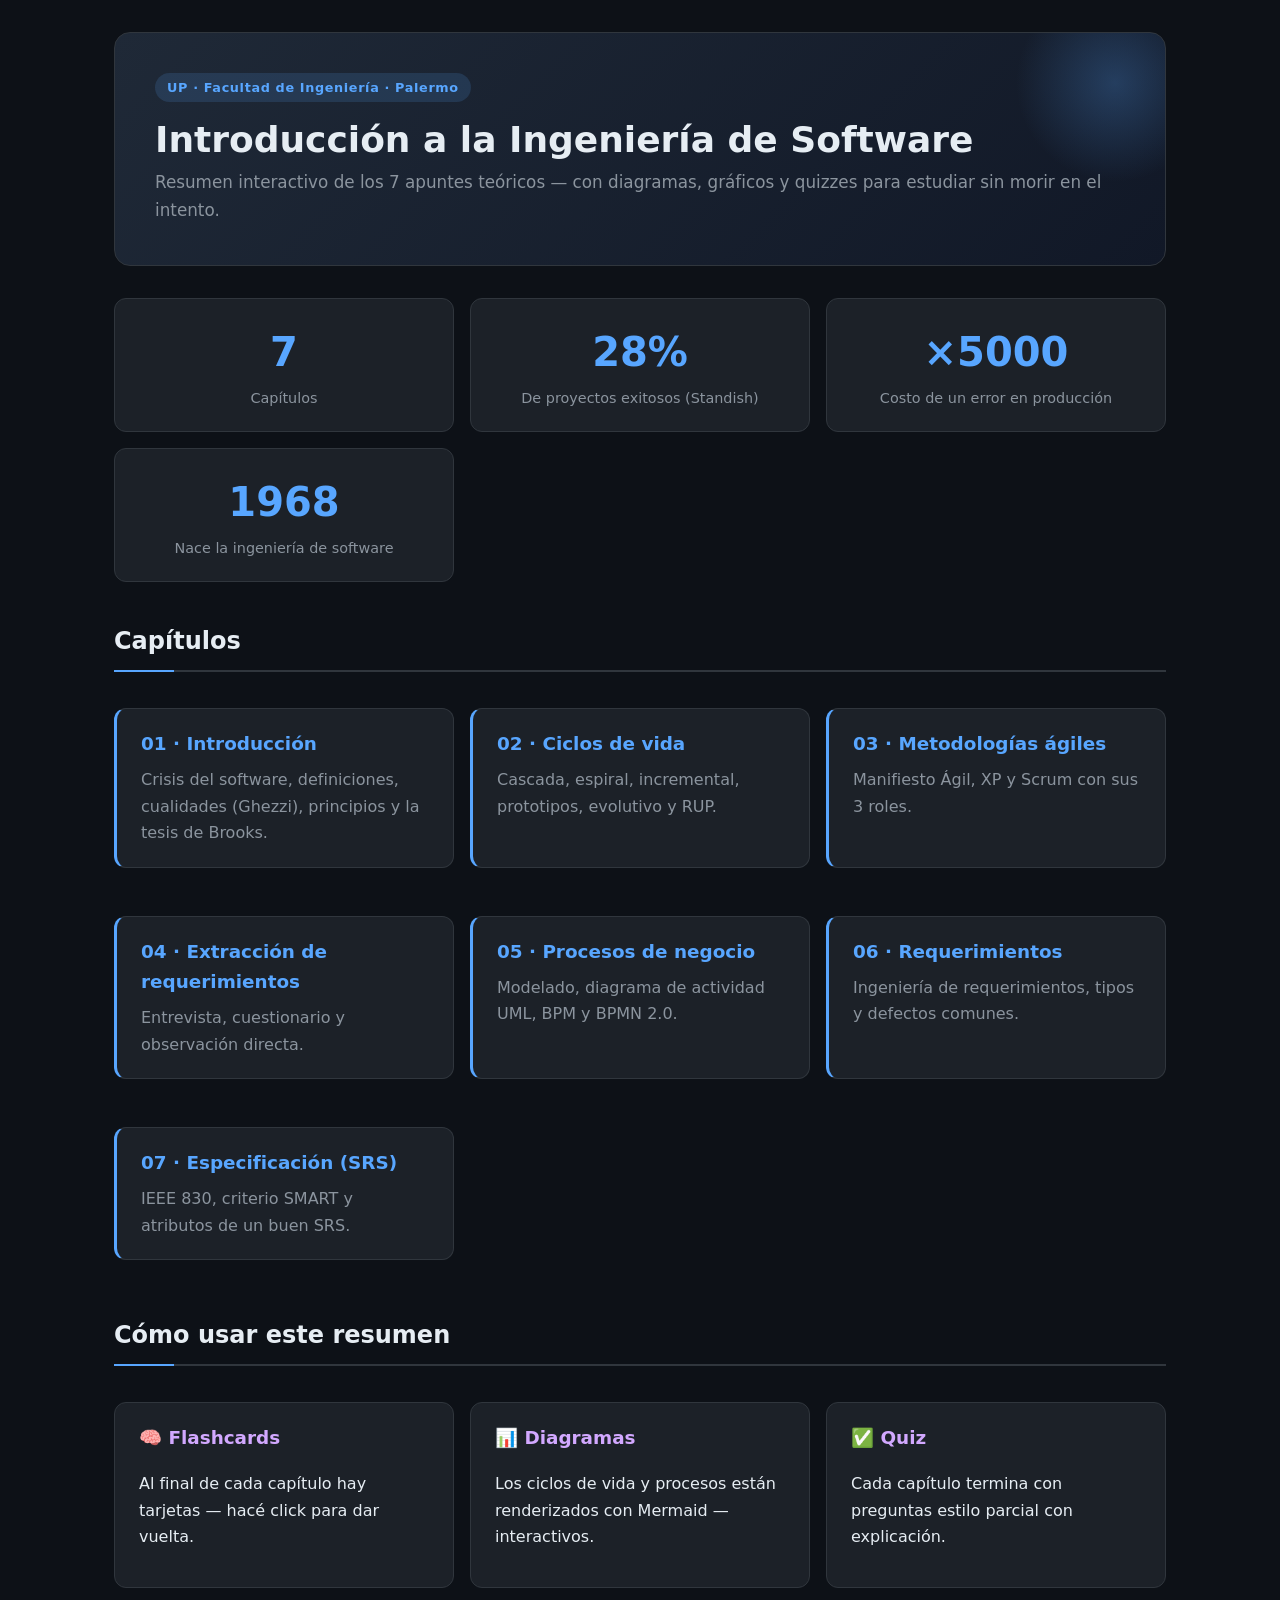
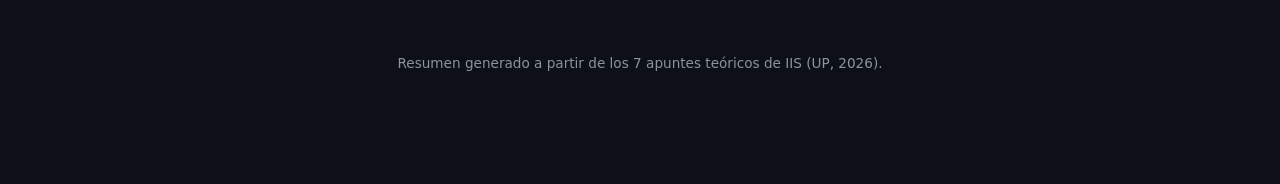
==== index.html @ 2182c559 "Apuntes IIS" ====
<!DOCTYPE html>
<html lang="es">
<head>
<meta charset="UTF-8">
<meta name="viewport" content="width=device-width, initial-scale=1.0">
<title>IIS — Resumen interactivo</title>
<link rel="stylesheet" href="assets/style.css">
</head>
<body>
<div class="container">
  <div class="hero">
    <span class="chip">UP · Facultad de Ingeniería · Palermo</span>
    <h1>Introducción a la Ingeniería de Software</h1>
    <p class="sub">Resumen interactivo de los 7 apuntes teóricos — con diagramas, gráficos y quizzes para estudiar sin morir en el intento.</p>
  </div>

  <div class="grid">
    <div class="kpi"><span class="n">7</span><span class="l">Capítulos</span></div>
    <div class="kpi"><span class="n">28%</span><span class="l">De proyectos exitosos (Standish)</span></div>
    <div class="kpi"><span class="n">×5000</span><span class="l">Costo de un error en producción</span></div>
    <div class="kpi"><span class="n">1968</span><span class="l">Nace la ingeniería de software</span></div>
  </div>

  <h2>Capítulos</h2>
  <div class="grid">
    <a href="01-introduccion.html" class="card accent" style="text-decoration:none;color:inherit">
      <h3 style="margin:0 0 0.5rem;color:var(--accent)">01 · Introducción</h3>
      <p style="margin:0;color:var(--text-dim)">Crisis del software, definiciones, cualidades (Ghezzi), principios y la tesis de Brooks.</p>
    </a>
    <a href="02-ciclos-de-vida.html" class="card accent" style="text-decoration:none;color:inherit">
      <h3 style="margin:0 0 0.5rem;color:var(--accent)">02 · Ciclos de vida</h3>
      <p style="margin:0;color:var(--text-dim)">Cascada, espiral, incremental, prototipos, evolutivo y RUP.</p>
    </a>
    <a href="03-metodologias-agiles.html" class="card accent" style="text-decoration:none;color:inherit">
      <h3 style="margin:0 0 0.5rem;color:var(--accent)">03 · Metodologías ágiles</h3>
      <p style="margin:0;color:var(--text-dim)">Manifiesto Ágil, XP y Scrum con sus 3 roles.</p>
    </a>
    <a href="04-extraccion-requerimientos.html" class="card accent" style="text-decoration:none;color:inherit">
      <h3 style="margin:0 0 0.5rem;color:var(--accent)">04 · Extracción de requerimientos</h3>
      <p style="margin:0;color:var(--text-dim)">Entrevista, cuestionario y observación directa.</p>
    </a>
    <a href="05-procesos-de-negocio.html" class="card accent" style="text-decoration:none;color:inherit">
      <h3 style="margin:0 0 0.5rem;color:var(--accent)">05 · Procesos de negocio</h3>
      <p style="margin:0;color:var(--text-dim)">Modelado, diagrama de actividad UML, BPM y BPMN 2.0.</p>
    </a>
    <a href="06-requerimientos.html" class="card accent" style="text-decoration:none;color:inherit">
      <h3 style="margin:0 0 0.5rem;color:var(--accent)">06 · Requerimientos</h3>
      <p style="margin:0;color:var(--text-dim)">Ingeniería de requerimientos, tipos y defectos comunes.</p>
    </a>
    <a href="07-especificacion.html" class="card accent" style="text-decoration:none;color:inherit">
      <h3 style="margin:0 0 0.5rem;color:var(--accent)">07 · Especificación (SRS)</h3>
      <p style="margin:0;color:var(--text-dim)">IEEE 830, criterio SMART y atributos de un buen SRS.</p>
    </a>
  </div>

  <h2>Cómo usar este resumen</h2>
  <div class="grid">
    <div class="card">
      <h3 style="margin-top:0">🧠 Flashcards</h3>
      <p>Al final de cada capítulo hay tarjetas — hacé click para dar vuelta.</p>
    </div>
    <div class="card">
      <h3 style="margin-top:0">📊 Diagramas</h3>
      <p>Los ciclos de vida y procesos están renderizados con Mermaid — interactivos.</p>
    </div>
    <div class="card">
      <h3 style="margin-top:0">✅ Quiz</h3>
      <p>Cada capítulo termina con preguntas estilo parcial con explicación.</p>
    </div>
  </div>

  <p style="color:var(--text-dim);margin-top:3rem;font-size:0.85rem;text-align:center">
    Resumen generado a partir de los 7 apuntes teóricos de IIS (UP, 2026).
  </p>
</div>
</body>
</html>
---- assets/style.css ----
:root {
  --bg: #0d1117;
  --bg-soft: #161b22;
  --bg-card: #1c2128;
  --border: #30363d;
  --text: #e6edf3;
  --text-dim: #8b949e;
  --accent: #58a6ff;
  --accent-2: #d2a8ff;
  --ok: #3fb950;
  --warn: #d29922;
  --err: #f85149;
  --code-bg: #010409;
}
* { box-sizing: border-box; }
html, body {
  margin: 0; padding: 0;
  background: var(--bg);
  color: var(--text);
  font-family: -apple-system, BlinkMacSystemFont, "Segoe UI", system-ui, sans-serif;
  line-height: 1.65;
  scroll-behavior: smooth;
}
a { color: var(--accent); text-decoration: none; }
a:hover { text-decoration: underline; }
.container { max-width: 1100px; margin: 0 auto; padding: 2rem 1.5rem 6rem; }
.top-nav {
  position: sticky; top: 0; z-index: 50;
  background: rgba(13,17,23,0.85);
  backdrop-filter: blur(8px);
  border-bottom: 1px solid var(--border);
  padding: 0.75rem 1.5rem;
  display: flex; gap: 1rem; align-items: center; justify-content: space-between;
  font-size: 0.9rem;
}
.top-nav .crumb { color: var(--text-dim); }
.top-nav .crumb strong { color: var(--text); }
.top-nav .nav-links { display: flex; gap: 1rem; }
.hero {
  background: linear-gradient(135deg, #1f2937 0%, #111827 100%);
  border: 1px solid var(--border);
  border-radius: 16px;
  padding: 2.5rem;
  margin-bottom: 2rem;
  position: relative; overflow: hidden;
}
.hero::before {
  content: ""; position: absolute; right: -50px; top: -50px;
  width: 200px; height: 200px; border-radius: 50%;
  background: radial-gradient(circle, rgba(88,166,255,0.25), transparent 70%);
}
.hero .chip {
  display: inline-block; padding: 0.25rem 0.75rem;
  background: rgba(88,166,255,0.15); color: var(--accent);
  border-radius: 999px; font-size: 0.8rem; font-weight: 600;
  margin-bottom: 1rem; letter-spacing: 0.05em;
}
.hero h1 { margin: 0 0 0.5rem; font-size: 2.25rem; line-height: 1.2; }
.hero p.sub { color: var(--text-dim); margin: 0; font-size: 1.05rem; }
h2 {
  font-size: 1.5rem; margin-top: 2.5rem; padding-bottom: 0.5rem;
  border-bottom: 2px solid var(--border);
  position: relative;
}
h2::before {
  content: ""; position: absolute; left: 0; bottom: -2px;
  width: 60px; height: 2px; background: var(--accent);
}
h3 { color: var(--accent-2); font-size: 1.15rem; margin-top: 1.5rem; }
.card {
  background: var(--bg-card);
  border: 1px solid var(--border);
  border-radius: 12px;
  padding: 1.25rem 1.5rem;
  margin: 1rem 0;
}
.card.accent { border-left: 3px solid var(--accent); }
.card.ok { border-left: 3px solid var(--ok); }
.card.warn { border-left: 3px solid var(--warn); }
.card.err { border-left: 3px solid var(--err); }
blockquote {
  margin: 1.25rem 0;
  padding: 0.75rem 1.25rem;
  border-left: 4px solid var(--accent);
  background: rgba(88,166,255,0.08);
  color: var(--text);
  border-radius: 0 8px 8px 0;
  font-style: italic;
}
table {
  width: 100%; border-collapse: collapse;
  margin: 1rem 0;
  background: var(--bg-card);
  border-radius: 8px; overflow: hidden;
  font-size: 0.95rem;
}
th, td { padding: 0.75rem 1rem; text-align: left; border-bottom: 1px solid var(--border); }
th { background: var(--bg-soft); color: var(--accent); font-weight: 600; }
tr:last-child td { border-bottom: none; }
tr:hover td { background: rgba(88,166,255,0.05); }
code {
  background: var(--code-bg); color: #ffa657;
  padding: 0.15rem 0.4rem; border-radius: 4px; font-size: 0.9em;
}
.grid {
  display: grid;
  grid-template-columns: repeat(auto-fit, minmax(280px, 1fr));
  gap: 1rem; margin: 1rem 0;
}
.kpi {
  background: var(--bg-card); border: 1px solid var(--border);
  border-radius: 12px; padding: 1.25rem; text-align: center;
}
.kpi .n { font-size: 2.5rem; font-weight: 700; color: var(--accent); display: block; }
.kpi .l { color: var(--text-dim); font-size: 0.9rem; }

/* Accordion */
details {
  background: var(--bg-card);
  border: 1px solid var(--border);
  border-radius: 8px; padding: 0.75rem 1rem;
  margin: 0.5rem 0;
}
details[open] { border-color: var(--accent); }
summary { cursor: pointer; font-weight: 600; color: var(--accent); }
summary:hover { color: var(--accent-2); }
details > *:not(summary) { margin-top: 0.75rem; }

/* Tabs */
.tabs { margin: 1rem 0; }
.tab-buttons {
  display: flex; gap: 0.5rem; border-bottom: 1px solid var(--border);
  flex-wrap: wrap;
}
.tab-btn {
  background: transparent; border: none; color: var(--text-dim);
  padding: 0.75rem 1.25rem; cursor: pointer; font-size: 0.95rem;
  border-bottom: 2px solid transparent; transition: all 0.2s;
  font-family: inherit;
}
.tab-btn.active { color: var(--accent); border-bottom-color: var(--accent); }
.tab-btn:hover { color: var(--text); }
.tab-panel { display: none; padding: 1rem 0; }
.tab-panel.active { display: block; animation: fadeIn 0.3s; }
@keyframes fadeIn { from { opacity: 0; transform: translateY(4px); } to { opacity: 1; transform: none; } }

/* Quiz */
.quiz {
  background: linear-gradient(135deg, #1a2332, #111827);
  border: 1px solid var(--border);
  border-radius: 12px; padding: 1.5rem;
  margin: 2rem 0;
}
.quiz h3 { margin-top: 0; color: var(--accent); }
.q { margin: 1.25rem 0; padding: 1rem; background: var(--bg-card); border-radius: 8px; }
.q .question { font-weight: 600; margin-bottom: 0.75rem; }
.q .opts { display: flex; flex-direction: column; gap: 0.5rem; }
.q .opt {
  padding: 0.6rem 1rem; border: 1px solid var(--border);
  border-radius: 6px; cursor: pointer; transition: all 0.15s;
  background: var(--bg-soft);
}
.q .opt:hover { border-color: var(--accent); }
.q .opt.correct { border-color: var(--ok); background: rgba(63,185,80,0.15); }
.q .opt.wrong { border-color: var(--err); background: rgba(248,81,73,0.15); }
.q .explain { margin-top: 0.75rem; padding: 0.75rem; background: var(--bg-soft); border-radius: 6px; font-size: 0.9rem; color: var(--text-dim); display: none; }
.q .explain.show { display: block; }

/* Flashcards */
.flashcards { display: grid; grid-template-columns: repeat(auto-fit, minmax(220px, 1fr)); gap: 1rem; margin: 1rem 0; }
.flashcard {
  perspective: 1000px; height: 160px; cursor: pointer;
}
.flashcard-inner {
  position: relative; width: 100%; height: 100%;
  transition: transform 0.6s; transform-style: preserve-3d;
}
.flashcard.flipped .flashcard-inner { transform: rotateY(180deg); }
.flashcard-front, .flashcard-back {
  position: absolute; width: 100%; height: 100%;
  backface-visibility: hidden;
  border-radius: 12px; padding: 1rem;
  display: flex; align-items: center; justify-content: center;
  text-align: center; border: 1px solid var(--border);
}
.flashcard-front { background: var(--bg-card); color: var(--accent); font-weight: 600; }
.flashcard-back { background: var(--accent); color: #0d1117; transform: rotateY(180deg); font-size: 0.9rem; }

/* Mermaid override */
.mermaid { background: var(--bg-card); border: 1px solid var(--border); border-radius: 8px; padding: 1rem; margin: 1rem 0; text-align: center; }

/* Timeline */
.timeline { position: relative; padding-left: 2rem; margin: 1.5rem 0; }
.timeline::before { content: ""; position: absolute; left: 0.5rem; top: 0; bottom: 0; width: 2px; background: var(--border); }
.timeline-item { position: relative; padding: 0.5rem 0 1rem; }
.timeline-item::before {
  content: ""; position: absolute; left: -1.75rem; top: 1rem;
  width: 12px; height: 12px; border-radius: 50%;
  background: var(--accent); box-shadow: 0 0 0 3px var(--bg);
}
.timeline-item .date { color: var(--accent); font-weight: 600; font-size: 0.9rem; }

/* Charts */
.chart-box { background: var(--bg-card); border: 1px solid var(--border); border-radius: 12px; padding: 1.25rem; margin: 1.5rem 0; }
.chart-box h4 { margin: 0 0 1rem; color: var(--accent); }

/* Keypoints */
.keypoints {
  background: linear-gradient(135deg, rgba(210,168,255,0.1), rgba(88,166,255,0.08));
  border: 1px solid var(--accent-2);
  border-radius: 12px; padding: 1.5rem; margin-top: 2rem;
}
.keypoints h3 { margin-top: 0; color: var(--accent-2); }
.keypoints ul { padding-left: 1.25rem; }
.keypoints li { margin: 0.5rem 0; }

/* Footer nav */
.pager { display: flex; justify-content: space-between; margin-top: 3rem; gap: 1rem; }
.pager a {
  flex: 1; background: var(--bg-card); border: 1px solid var(--border);
  padding: 1rem; border-radius: 8px; text-decoration: none;
  display: flex; flex-direction: column;
  transition: all 0.2s;
}
.pager a:hover { border-color: var(--accent); text-decoration: none; transform: translateY(-2px); }
.pager a.next { text-align: right; align-items: flex-end; }
.pager .label { color: var(--text-dim); font-size: 0.85rem; }
.pager .title { color: var(--accent); font-weight: 600; }

/* Progress bar */
.progress-bar {
  position: fixed; top: 0; left: 0; height: 3px;
  background: linear-gradient(90deg, var(--accent), var(--accent-2));
  width: 0; z-index: 100; transition: width 0.1s;
}
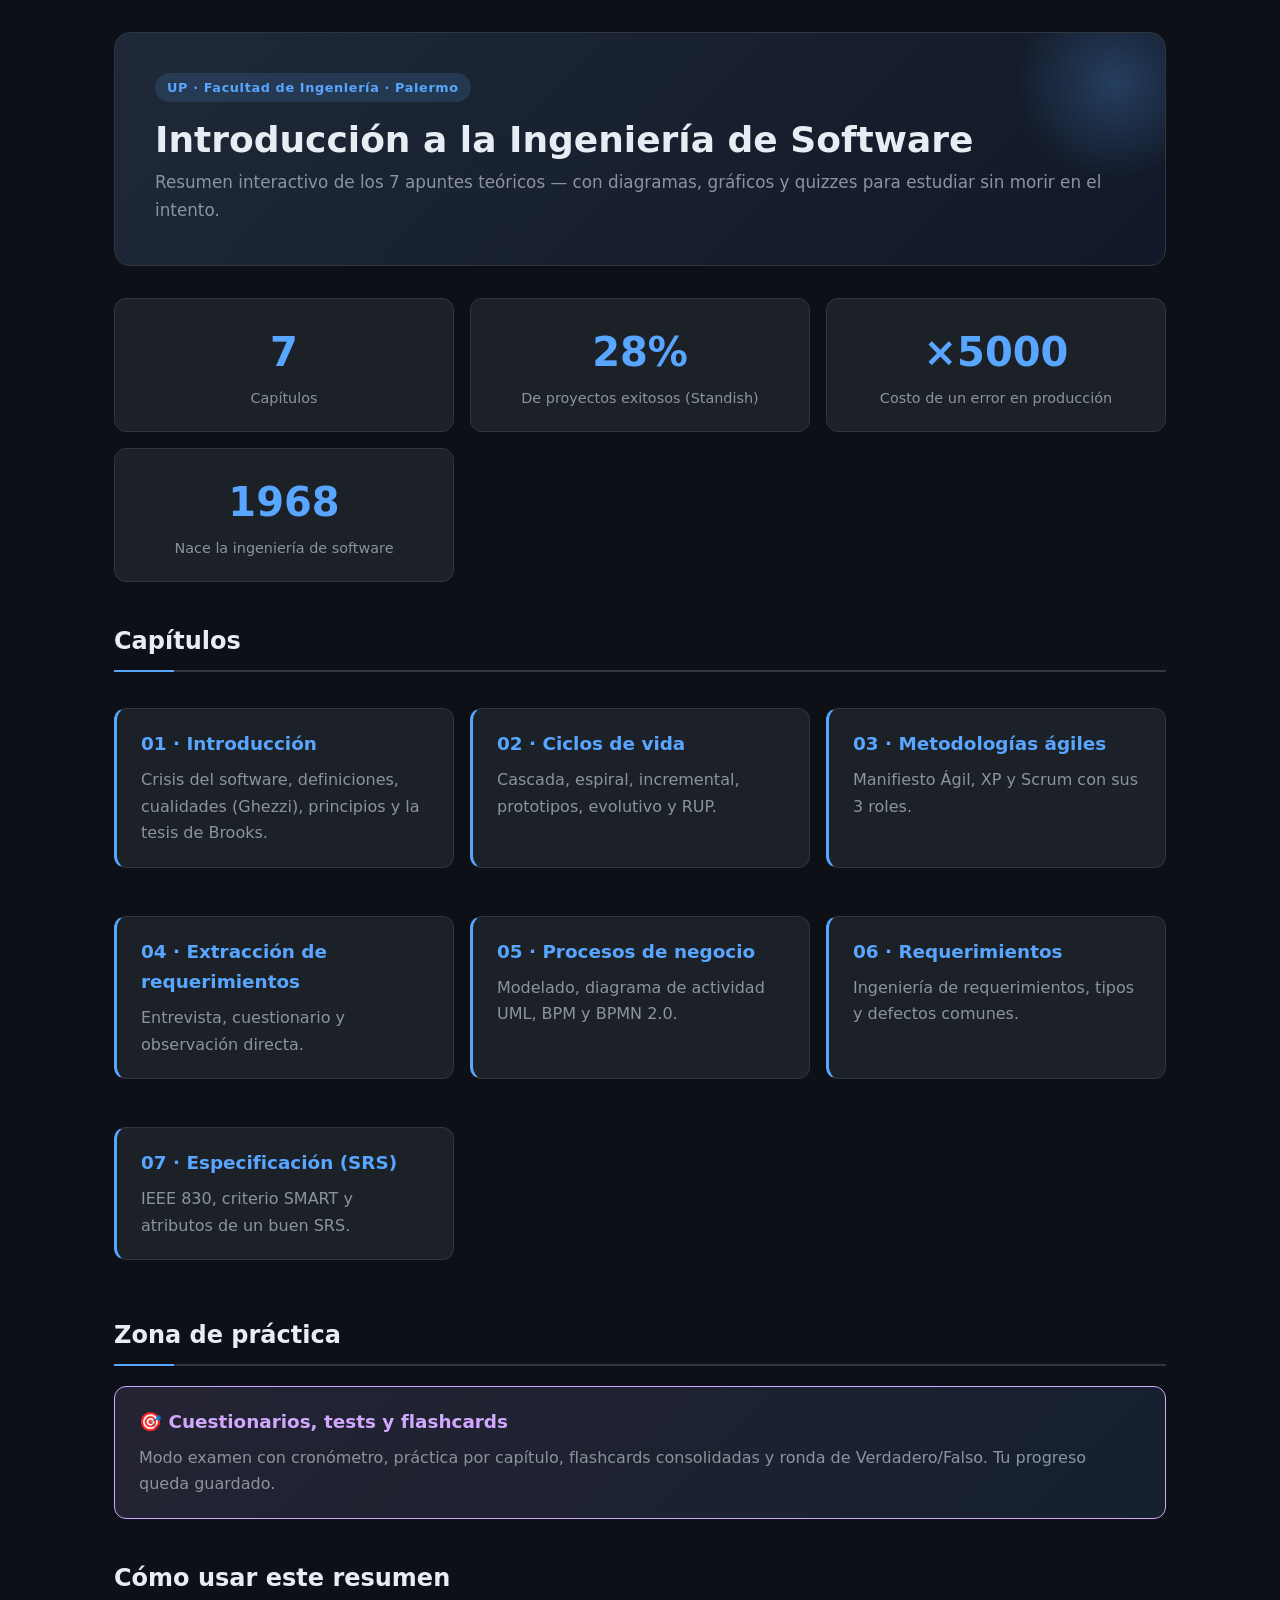
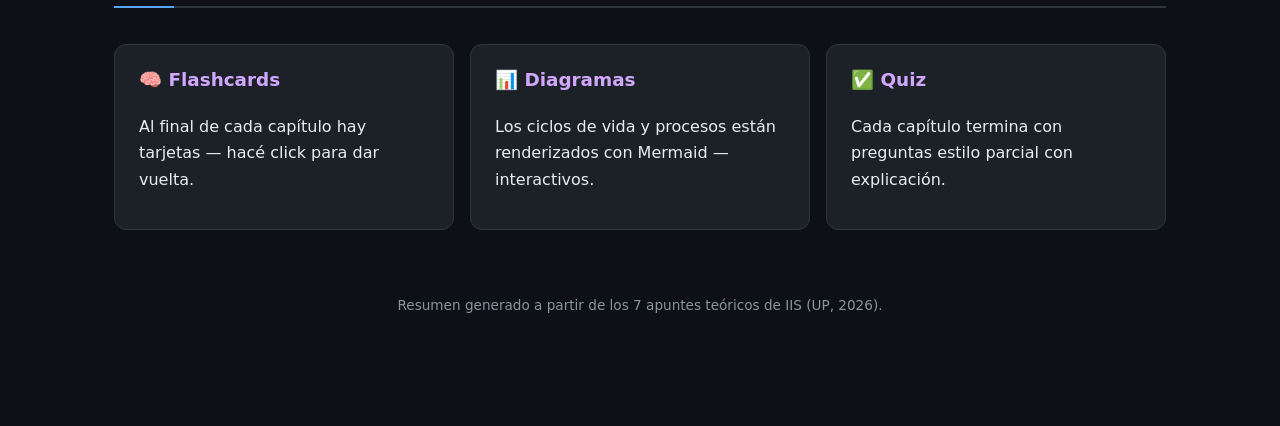
==== commit 1006352f: "Agrega zona de practica: examen, por capitulo, flashcards y V/F" ====
--- a/index.html
+++ b/index.html
@@ -53,6 +53,12 @@
     </a>
   </div>
 
+  <h2>Zona de práctica</h2>
+  <a href="practica.html" class="card" style="text-decoration:none;color:inherit;display:block;background:linear-gradient(135deg,rgba(210,168,255,0.12),rgba(88,166,255,0.10));border:1px solid var(--accent-2)">
+    <h3 style="margin:0 0 0.5rem;color:var(--accent-2)">🎯 Cuestionarios, tests y flashcards</h3>
+    <p style="margin:0;color:var(--text-dim)">Modo examen con cronómetro, práctica por capítulo, flashcards consolidadas y ronda de Verdadero/Falso. Tu progreso queda guardado.</p>
+  </a>
+
   <h2>Cómo usar este resumen</h2>
   <div class="grid">
     <div class="card">
--- a/assets/style.css
+++ b/assets/style.css
@@ -233,3 +233,78 @@
   background: linear-gradient(90deg, var(--accent), var(--accent-2));
   width: 0; z-index: 100; transition: width 0.1s;
 }
+
+/* ===== Práctica / Examen ===== */
+.btn-primary, .btn-secondary {
+  background: var(--accent); color: #0d1117; border: none;
+  padding: 0.65rem 1.25rem; border-radius: 8px; cursor: pointer;
+  font-weight: 600; font-size: 0.95rem; font-family: inherit;
+  transition: all 0.15s;
+}
+.btn-primary:hover { background: var(--accent-2); transform: translateY(-1px); }
+.btn-primary:disabled { opacity: 0.4; cursor: not-allowed; transform: none; }
+.btn-secondary {
+  background: var(--bg-card); color: var(--text);
+  border: 1px solid var(--border);
+}
+.btn-secondary:hover { border-color: var(--accent); color: var(--accent); }
+.btn-secondary:disabled { opacity: 0.4; cursor: not-allowed; }
+
+.exam-controls {
+  display: flex; flex-wrap: wrap; gap: 1rem; align-items: center;
+  margin-top: 1rem;
+}
+.exam-controls label {
+  display: flex; align-items: center; gap: 0.5rem;
+  color: var(--text-dim); font-size: 0.9rem;
+}
+.exam-controls select {
+  background: var(--bg-soft); color: var(--text); border: 1px solid var(--border);
+  padding: 0.4rem 0.6rem; border-radius: 6px; font-family: inherit;
+}
+
+.exam-bar {
+  display: flex; align-items: center; gap: 1rem;
+  background: var(--bg-card); border: 1px solid var(--border);
+  border-radius: 10px; padding: 0.75rem 1rem; margin-bottom: 1rem;
+  position: sticky; top: 60px; z-index: 40;
+  backdrop-filter: blur(8px);
+}
+.exam-timer {
+  font-family: ui-monospace, "SF Mono", Menlo, monospace;
+  font-size: 1.1rem; font-weight: 700; color: var(--accent);
+  min-width: 60px;
+}
+.exam-progress {
+  flex: 1; height: 8px; background: var(--bg-soft);
+  border-radius: 4px; overflow: hidden;
+}
+.exam-progress > div {
+  height: 100%; background: linear-gradient(90deg, var(--accent), var(--accent-2));
+  transition: width 0.2s;
+}
+.exam-counter { color: var(--text-dim); font-size: 0.9rem; font-weight: 600; }
+
+.q .opt.selected {
+  border-color: var(--accent); background: rgba(88,166,255,0.12);
+}
+.q .q-meta {
+  margin-top: 0.75rem; color: var(--text-dim); font-size: 0.8rem;
+  text-align: right;
+}
+
+/* Verdadero / Falso */
+.tf-item {
+  background: var(--bg-card); border: 1px solid var(--border);
+  border-radius: 10px; padding: 1rem 1.25rem; margin: 0.75rem 0;
+}
+.tf-statement { font-weight: 500; margin-bottom: 0.75rem; }
+.tf-buttons { display: flex; gap: 0.5rem; }
+.btn-tf {
+  flex: 1; background: var(--bg-soft); color: var(--text);
+  border: 1px solid var(--border); padding: 0.5rem 1rem;
+  border-radius: 6px; cursor: pointer; font-family: inherit;
+  transition: all 0.15s;
+}
+.btn-tf:hover { border-color: var(--accent); color: var(--accent); }
+.btn-tf.active { background: var(--accent); color: #0d1117; border-color: var(--accent); }
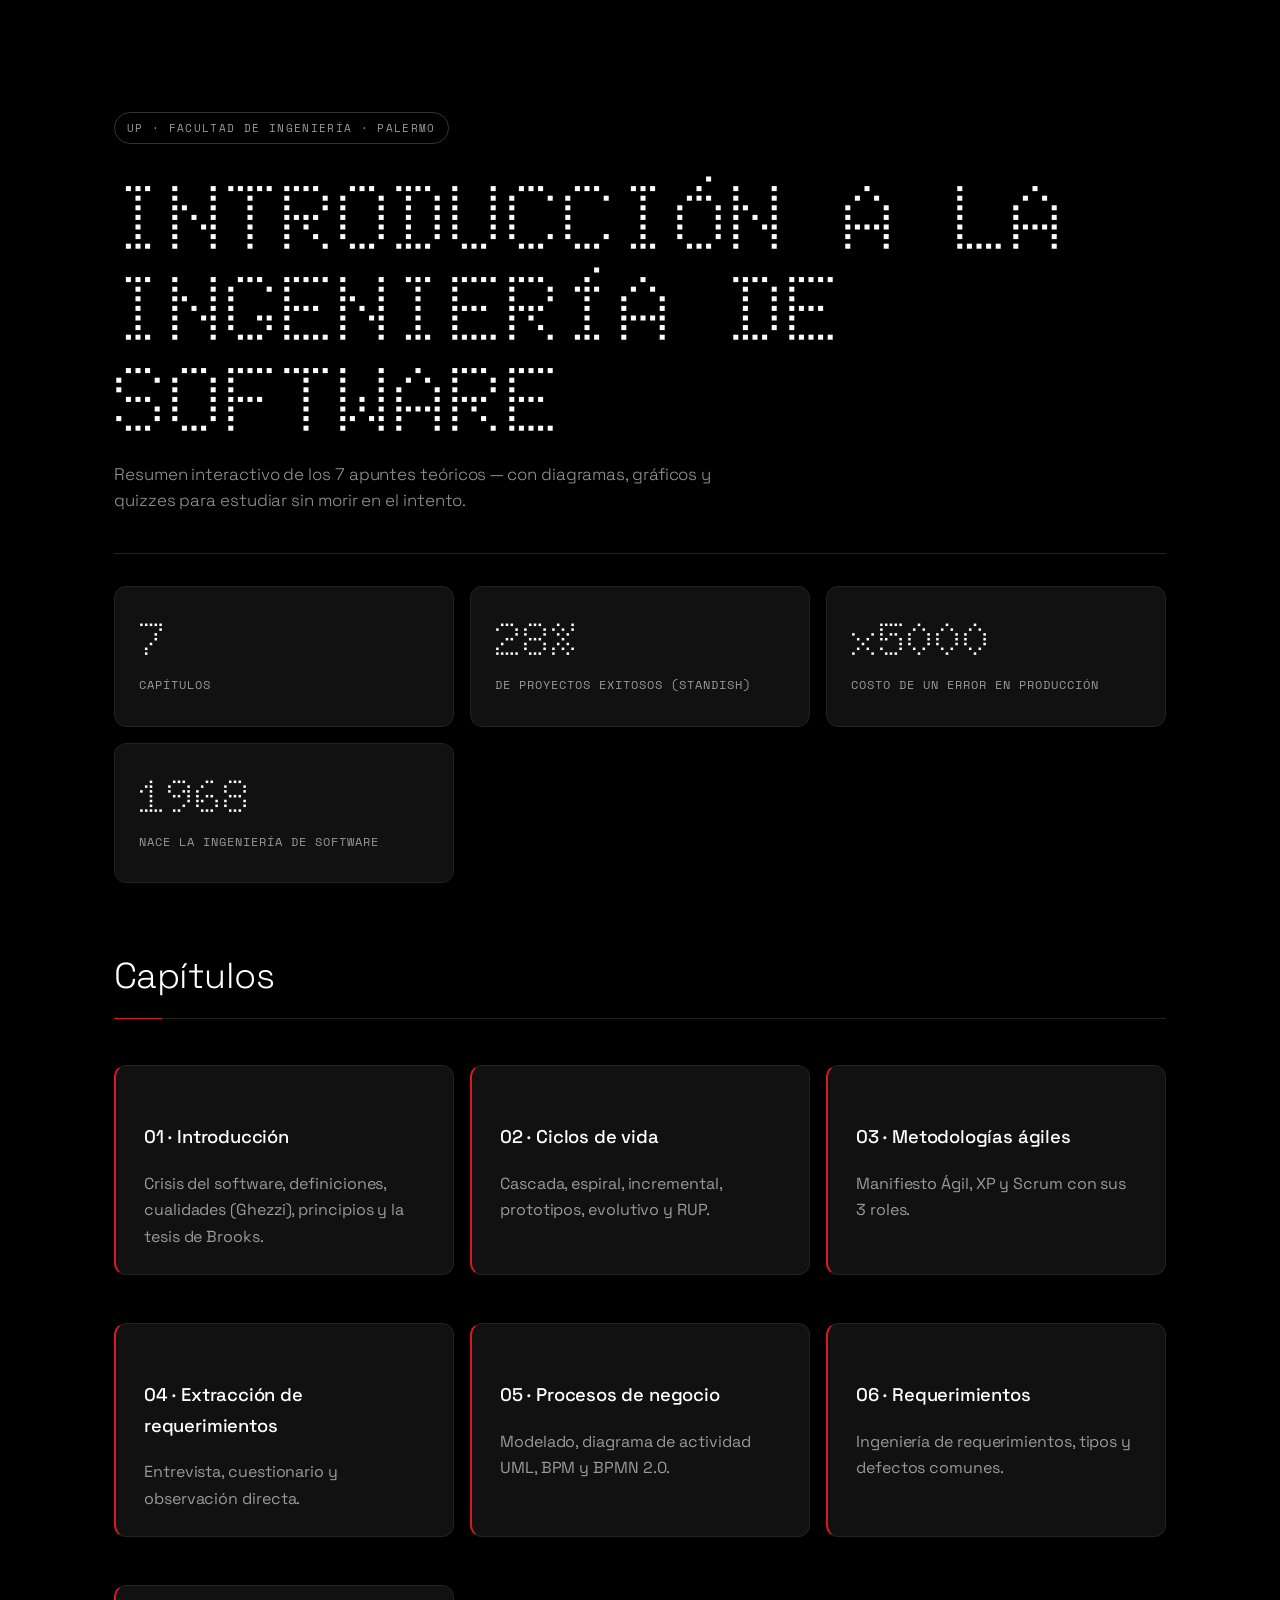
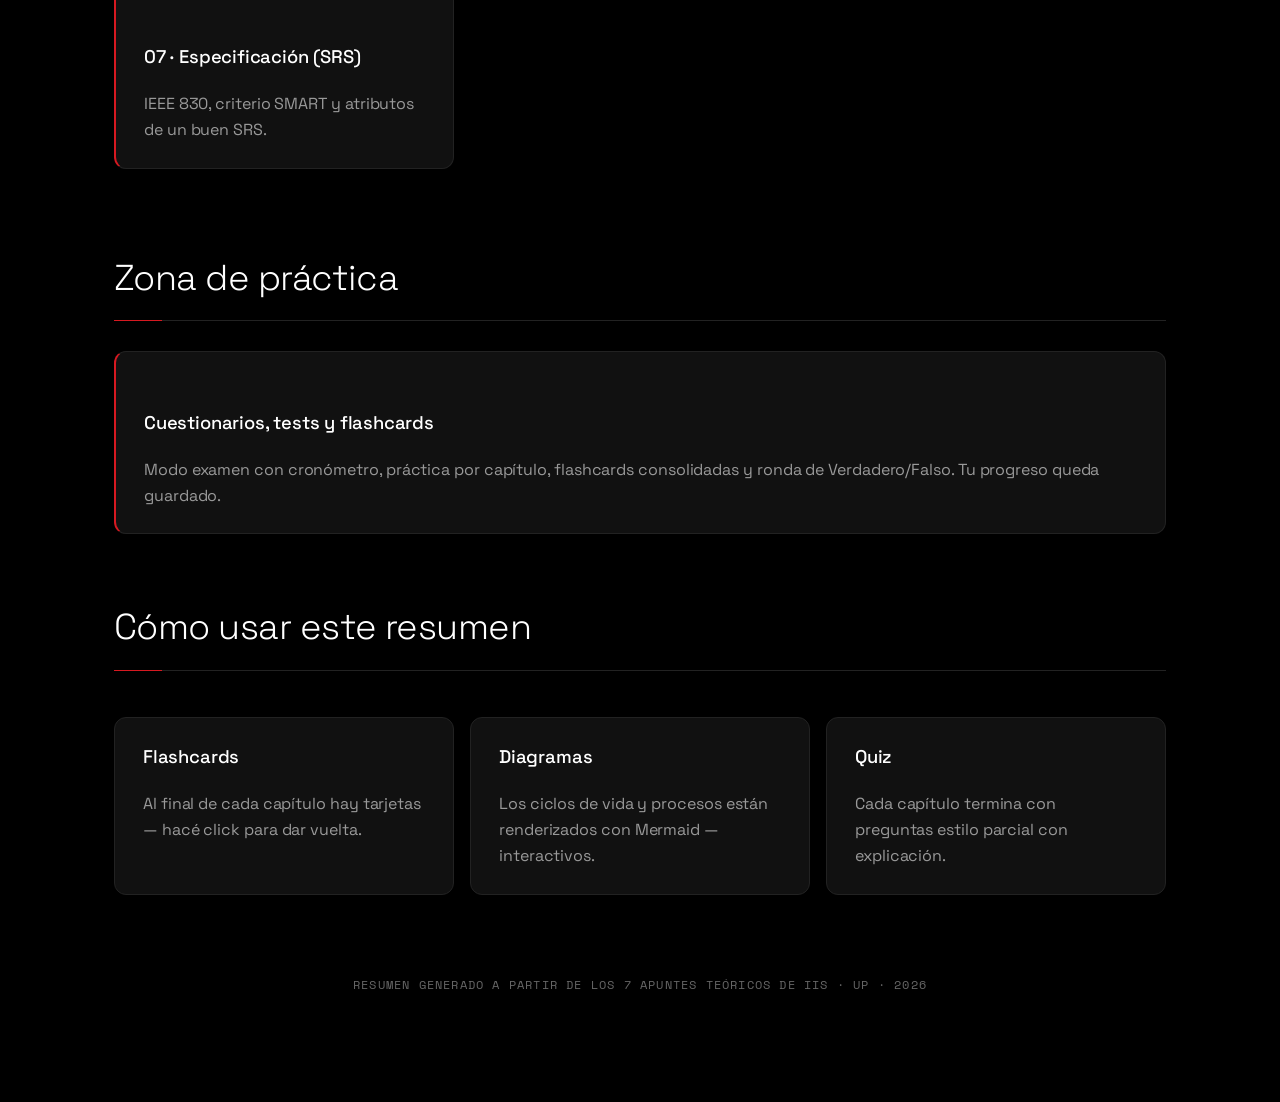
==== commit 1cc8ffe3: "Rediseno visual estilo giupponi.dev + diagramas SVG - style.css: paleta oscura brutalist (negro puro" ====
--- a/index.html
+++ b/index.html
@@ -23,60 +23,60 @@
 
   <h2>Capítulos</h2>
   <div class="grid">
-    <a href="01-introduccion.html" class="card accent" style="text-decoration:none;color:inherit">
-      <h3 style="margin:0 0 0.5rem;color:var(--accent)">01 · Introducción</h3>
+    <a href="01-introduccion.html" class="card accent">
+      <h3>01 · Introducción</h3>
       <p style="margin:0;color:var(--text-dim)">Crisis del software, definiciones, cualidades (Ghezzi), principios y la tesis de Brooks.</p>
     </a>
-    <a href="02-ciclos-de-vida.html" class="card accent" style="text-decoration:none;color:inherit">
-      <h3 style="margin:0 0 0.5rem;color:var(--accent)">02 · Ciclos de vida</h3>
+    <a href="02-ciclos-de-vida.html" class="card accent">
+      <h3>02 · Ciclos de vida</h3>
       <p style="margin:0;color:var(--text-dim)">Cascada, espiral, incremental, prototipos, evolutivo y RUP.</p>
     </a>
-    <a href="03-metodologias-agiles.html" class="card accent" style="text-decoration:none;color:inherit">
-      <h3 style="margin:0 0 0.5rem;color:var(--accent)">03 · Metodologías ágiles</h3>
+    <a href="03-metodologias-agiles.html" class="card accent">
+      <h3>03 · Metodologías ágiles</h3>
       <p style="margin:0;color:var(--text-dim)">Manifiesto Ágil, XP y Scrum con sus 3 roles.</p>
     </a>
-    <a href="04-extraccion-requerimientos.html" class="card accent" style="text-decoration:none;color:inherit">
-      <h3 style="margin:0 0 0.5rem;color:var(--accent)">04 · Extracción de requerimientos</h3>
+    <a href="04-extraccion-requerimientos.html" class="card accent">
+      <h3>04 · Extracción de requerimientos</h3>
       <p style="margin:0;color:var(--text-dim)">Entrevista, cuestionario y observación directa.</p>
     </a>
-    <a href="05-procesos-de-negocio.html" class="card accent" style="text-decoration:none;color:inherit">
-      <h3 style="margin:0 0 0.5rem;color:var(--accent)">05 · Procesos de negocio</h3>
+    <a href="05-procesos-de-negocio.html" class="card accent">
+      <h3>05 · Procesos de negocio</h3>
       <p style="margin:0;color:var(--text-dim)">Modelado, diagrama de actividad UML, BPM y BPMN 2.0.</p>
     </a>
-    <a href="06-requerimientos.html" class="card accent" style="text-decoration:none;color:inherit">
-      <h3 style="margin:0 0 0.5rem;color:var(--accent)">06 · Requerimientos</h3>
+    <a href="06-requerimientos.html" class="card accent">
+      <h3>06 · Requerimientos</h3>
       <p style="margin:0;color:var(--text-dim)">Ingeniería de requerimientos, tipos y defectos comunes.</p>
     </a>
-    <a href="07-especificacion.html" class="card accent" style="text-decoration:none;color:inherit">
-      <h3 style="margin:0 0 0.5rem;color:var(--accent)">07 · Especificación (SRS)</h3>
+    <a href="07-especificacion.html" class="card accent">
+      <h3>07 · Especificación (SRS)</h3>
       <p style="margin:0;color:var(--text-dim)">IEEE 830, criterio SMART y atributos de un buen SRS.</p>
     </a>
   </div>
 
   <h2>Zona de práctica</h2>
-  <a href="practica.html" class="card" style="text-decoration:none;color:inherit;display:block;background:linear-gradient(135deg,rgba(210,168,255,0.12),rgba(88,166,255,0.10));border:1px solid var(--accent-2)">
-    <h3 style="margin:0 0 0.5rem;color:var(--accent-2)">🎯 Cuestionarios, tests y flashcards</h3>
+  <a href="practica.html" class="card accent" style="display:block">
+    <h3>Cuestionarios, tests y flashcards</h3>
     <p style="margin:0;color:var(--text-dim)">Modo examen con cronómetro, práctica por capítulo, flashcards consolidadas y ronda de Verdadero/Falso. Tu progreso queda guardado.</p>
   </a>
 
   <h2>Cómo usar este resumen</h2>
   <div class="grid">
     <div class="card">
-      <h3 style="margin-top:0">🧠 Flashcards</h3>
-      <p>Al final de cada capítulo hay tarjetas — hacé click para dar vuelta.</p>
+      <h3 style="margin-top:0">Flashcards</h3>
+      <p style="color:var(--text-dim);margin:0">Al final de cada capítulo hay tarjetas — hacé click para dar vuelta.</p>
     </div>
     <div class="card">
-      <h3 style="margin-top:0">📊 Diagramas</h3>
-      <p>Los ciclos de vida y procesos están renderizados con Mermaid — interactivos.</p>
+      <h3 style="margin-top:0">Diagramas</h3>
+      <p style="color:var(--text-dim);margin:0">Los ciclos de vida y procesos están renderizados con Mermaid — interactivos.</p>
     </div>
     <div class="card">
-      <h3 style="margin-top:0">✅ Quiz</h3>
-      <p>Cada capítulo termina con preguntas estilo parcial con explicación.</p>
+      <h3 style="margin-top:0">Quiz</h3>
+      <p style="color:var(--text-dim);margin:0">Cada capítulo termina con preguntas estilo parcial con explicación.</p>
     </div>
   </div>
 
-  <p style="color:var(--text-dim);margin-top:3rem;font-size:0.85rem;text-align:center">
-    Resumen generado a partir de los 7 apuntes teóricos de IIS (UP, 2026).
+  <p style="color:var(--text-disabled);margin-top:4rem;font-size:0.75rem;text-align:center;font-family:var(--font-mono);text-transform:uppercase;letter-spacing:0.1em">
+    Resumen generado a partir de los 7 apuntes teóricos de IIS · UP · 2026
   </p>
 </div>
 </body>
--- a/assets/style.css
+++ b/assets/style.css
@@ -1,310 +1,563 @@
+/* ================================================================
+   IIS — Apuntes interactivos
+   Rediseño basado en el lenguaje visual de giupponi.dev
+   (brutalist-minimal, dark, Space Grotesk + Doto, acento rojo)
+================================================================ */
+
+@import url('https://fonts.googleapis.com/css2?family=Space+Grotesk:wght@300;400;500;600;700&family=Space+Mono:wght@400;700&family=Doto:wght@400;700;900&display=swap');
+
 :root {
-  --bg: #0d1117;
-  --bg-soft: #161b22;
-  --bg-card: #1c2128;
-  --border: #30363d;
-  --text: #e6edf3;
-  --text-dim: #8b949e;
-  --accent: #58a6ff;
-  --accent-2: #d2a8ff;
-  --ok: #3fb950;
-  --warn: #d29922;
-  --err: #f85149;
-  --code-bg: #010409;
-}
+  --bg: #000000;
+  --bg-soft: #0a0a0a;
+  --bg-card: #111111;
+  --muted: #1a1a1a;
+  --border: #222222;
+  --border-strong: #333333;
+  --text: #ffffff;
+  --text-dim: #999999;
+  --text-disabled: #666666;
+  --accent: #d71921;
+  --accent-2: #ffffff;
+  --ok: #4a9e5c;
+  --warn: #d2a915;
+  --err: #d71921;
+  --success: #00c758;
+  --code-bg: #0a0a0a;
+  --radius: 12px;
+  --radius-sm: 6px;
+  --font-sans: 'Space Grotesk', 'DM Sans', system-ui, sans-serif;
+  --font-mono: 'Space Mono', 'JetBrains Mono', 'SF Mono', monospace;
+  --font-display: 'Doto', 'Space Mono', monospace;
+}
+
 * { box-sizing: border-box; }
+
 html, body {
   margin: 0; padding: 0;
   background: var(--bg);
   color: var(--text);
-  font-family: -apple-system, BlinkMacSystemFont, "Segoe UI", system-ui, sans-serif;
+  font-family: var(--font-sans);
+  font-weight: 400;
   line-height: 1.65;
+  letter-spacing: -0.005em;
   scroll-behavior: smooth;
-}
-a { color: var(--accent); text-decoration: none; }
-a:hover { text-decoration: underline; }
-.container { max-width: 1100px; margin: 0 auto; padding: 2rem 1.5rem 6rem; }
+  -webkit-font-smoothing: antialiased;
+  -moz-osx-font-smoothing: grayscale;
+}
+
+a { color: var(--text); text-decoration: underline; text-decoration-color: var(--border-strong); text-underline-offset: 4px; transition: color .15s, text-decoration-color .15s; }
+a:hover { color: var(--accent); text-decoration-color: var(--accent); }
+
+.container { max-width: 1100px; margin: 0 auto; padding: 3rem 1.5rem 6rem; }
+
+/* ======================= TOP NAV ======================= */
 .top-nav {
   position: sticky; top: 0; z-index: 50;
-  background: rgba(13,17,23,0.85);
-  backdrop-filter: blur(8px);
+  background: rgba(0,0,0,0.75);
+  backdrop-filter: blur(12px);
+  -webkit-backdrop-filter: blur(12px);
   border-bottom: 1px solid var(--border);
-  padding: 0.75rem 1.5rem;
+  padding: 0.9rem 1.5rem;
   display: flex; gap: 1rem; align-items: center; justify-content: space-between;
-  font-size: 0.9rem;
-}
-.top-nav .crumb { color: var(--text-dim); }
-.top-nav .crumb strong { color: var(--text); }
-.top-nav .nav-links { display: flex; gap: 1rem; }
+  font-size: 0.85rem;
+  font-family: var(--font-mono);
+}
+.top-nav a { text-decoration: none; }
+.top-nav .crumb { color: var(--text-dim); text-transform: uppercase; letter-spacing: 0.08em; font-size: 0.75rem; }
+.top-nav .crumb strong { color: var(--text); font-weight: 700; }
+.top-nav .nav-links { display: flex; gap: 1.25rem; }
+.top-nav .nav-links a { color: var(--text-dim); text-transform: uppercase; letter-spacing: 0.08em; font-size: 0.75rem; }
+.top-nav .nav-links a:hover { color: var(--accent); }
+
+/* ========================= HERO ========================= */
 .hero {
-  background: linear-gradient(135deg, #1f2937 0%, #111827 100%);
-  border: 1px solid var(--border);
-  border-radius: 16px;
-  padding: 2.5rem;
+  background: transparent;
+  border: none;
+  border-radius: 0;
+  padding: 4rem 0 2.5rem;
   margin-bottom: 2rem;
-  position: relative; overflow: hidden;
-}
-.hero::before {
-  content: ""; position: absolute; right: -50px; top: -50px;
-  width: 200px; height: 200px; border-radius: 50%;
-  background: radial-gradient(circle, rgba(88,166,255,0.25), transparent 70%);
-}
+  position: relative;
+  border-bottom: 1px solid var(--border);
+}
+.hero::before { display: none; }
+
 .hero .chip {
-  display: inline-block; padding: 0.25rem 0.75rem;
-  background: rgba(88,166,255,0.15); color: var(--accent);
-  border-radius: 999px; font-size: 0.8rem; font-weight: 600;
-  margin-bottom: 1rem; letter-spacing: 0.05em;
-}
-.hero h1 { margin: 0 0 0.5rem; font-size: 2.25rem; line-height: 1.2; }
-.hero p.sub { color: var(--text-dim); margin: 0; font-size: 1.05rem; }
+  display: inline-block;
+  padding: 0.35rem 0.75rem;
+  background: transparent;
+  color: var(--text-dim);
+  border: 1px solid var(--border-strong);
+  border-radius: 999px;
+  font-size: 0.7rem;
+  font-weight: 500;
+  font-family: var(--font-mono);
+  letter-spacing: 0.12em;
+  text-transform: uppercase;
+  margin-bottom: 1.75rem;
+}
+
+.hero h1 {
+  margin: 0 0 1rem;
+  font-family: var(--font-display);
+  font-weight: 400;
+  font-size: clamp(2.75rem, 8vw, 6rem);
+  line-height: 0.95;
+  letter-spacing: -0.02em;
+  text-transform: uppercase;
+  color: var(--text);
+}
+
+.hero p.sub {
+  color: var(--text-dim);
+  margin: 0;
+  font-size: 1.05rem;
+  max-width: 60ch;
+  font-weight: 300;
+  line-height: 1.55;
+}
+
+/* ========================= HEADINGS ========================= */
 h2 {
-  font-size: 1.5rem; margin-top: 2.5rem; padding-bottom: 0.5rem;
-  border-bottom: 2px solid var(--border);
+  font-size: clamp(1.75rem, 3.5vw, 2.25rem);
+  font-weight: 300;
+  letter-spacing: -0.015em;
+  margin-top: 4rem;
+  padding-bottom: 0.75rem;
+  border-bottom: 1px solid var(--border);
   position: relative;
 }
 h2::before {
-  content: ""; position: absolute; left: 0; bottom: -2px;
-  width: 60px; height: 2px; background: var(--accent);
-}
-h3 { color: var(--accent-2); font-size: 1.15rem; margin-top: 1.5rem; }
+  content: ""; position: absolute; left: 0; bottom: -1px;
+  width: 48px; height: 1px; background: var(--accent);
+}
+
+h3 {
+  color: var(--text);
+  font-size: 1.15rem;
+  font-weight: 500;
+  letter-spacing: -0.01em;
+  margin-top: 2rem;
+}
+
+h4 { color: var(--text); font-weight: 500; }
+
+p { color: var(--text); }
+
+/* ========================= CARDS ========================= */
 .card {
   background: var(--bg-card);
   border: 1px solid var(--border);
-  border-radius: 12px;
-  padding: 1.25rem 1.5rem;
+  border-radius: var(--radius);
+  padding: 1.5rem 1.75rem;
   margin: 1rem 0;
-}
-.card.accent { border-left: 3px solid var(--accent); }
-.card.ok { border-left: 3px solid var(--ok); }
-.card.warn { border-left: 3px solid var(--warn); }
-.card.err { border-left: 3px solid var(--err); }
+  transition: border-color .2s, transform .2s;
+}
+.card:hover { border-color: var(--border-strong); }
+.card.accent { border-left: 2px solid var(--accent); }
+.card.ok { border-left: 2px solid var(--ok); }
+.card.warn { border-left: 2px solid var(--warn); }
+.card.err { border-left: 2px solid var(--err); }
+
+a.card { display: block; text-decoration: none; color: inherit; }
+a.card:hover { border-color: var(--accent); transform: translateY(-2px); }
+a.card:hover h3 { color: var(--accent) !important; }
+
+/* ========================= BLOCKQUOTE ========================= */
 blockquote {
-  margin: 1.25rem 0;
-  padding: 0.75rem 1.25rem;
-  border-left: 4px solid var(--accent);
-  background: rgba(88,166,255,0.08);
-  color: var(--text);
-  border-radius: 0 8px 8px 0;
-  font-style: italic;
-}
+  margin: 1.5rem 0;
+  padding: 1rem 1.5rem;
+  border-left: 2px solid var(--accent);
+  background: var(--bg-soft);
+  color: var(--text);
+  border-radius: 0;
+  font-style: normal;
+  font-weight: 300;
+  font-size: 1.05rem;
+  line-height: 1.55;
+}
+
+/* ========================= TABLE ========================= */
 table {
   width: 100%; border-collapse: collapse;
-  margin: 1rem 0;
-  background: var(--bg-card);
-  border-radius: 8px; overflow: hidden;
+  margin: 1.5rem 0;
+  background: transparent;
+  border: 1px solid var(--border);
+  border-radius: var(--radius);
+  overflow: hidden;
   font-size: 0.95rem;
 }
-th, td { padding: 0.75rem 1rem; text-align: left; border-bottom: 1px solid var(--border); }
-th { background: var(--bg-soft); color: var(--accent); font-weight: 600; }
+th, td { padding: 0.9rem 1.1rem; text-align: left; border-bottom: 1px solid var(--border); }
+th {
+  background: var(--bg-soft);
+  color: var(--text-dim);
+  font-weight: 500;
+  font-family: var(--font-mono);
+  font-size: 0.75rem;
+  text-transform: uppercase;
+  letter-spacing: 0.08em;
+}
 tr:last-child td { border-bottom: none; }
-tr:hover td { background: rgba(88,166,255,0.05); }
+tr:hover td { background: var(--bg-soft); }
+
+/* ========================= CODE ========================= */
 code {
-  background: var(--code-bg); color: #ffa657;
-  padding: 0.15rem 0.4rem; border-radius: 4px; font-size: 0.9em;
-}
+  background: var(--code-bg);
+  color: var(--accent);
+  padding: 0.15rem 0.45rem;
+  border-radius: var(--radius-sm);
+  font-size: 0.88em;
+  font-family: var(--font-mono);
+  border: 1px solid var(--border);
+}
+pre code { border: none; padding: 0; background: transparent; }
+pre { background: var(--code-bg); border: 1px solid var(--border); border-radius: var(--radius); padding: 1rem 1.25rem; overflow-x: auto; }
+
+/* ========================= GRID ========================= */
 .grid {
   display: grid;
   grid-template-columns: repeat(auto-fit, minmax(280px, 1fr));
-  gap: 1rem; margin: 1rem 0;
-}
+  gap: 1rem;
+  margin: 1.5rem 0;
+}
+
+/* ========================= KPI ========================= */
 .kpi {
-  background: var(--bg-card); border: 1px solid var(--border);
-  border-radius: 12px; padding: 1.25rem; text-align: center;
-}
-.kpi .n { font-size: 2.5rem; font-weight: 700; color: var(--accent); display: block; }
-.kpi .l { color: var(--text-dim); font-size: 0.9rem; }
-
-/* Accordion */
+  background: var(--bg-card);
+  border: 1px solid var(--border);
+  border-radius: var(--radius);
+  padding: 1.75rem 1.5rem;
+  text-align: left;
+  transition: border-color .2s;
+}
+.kpi:hover { border-color: var(--border-strong); }
+.kpi .n {
+  font-family: var(--font-display);
+  font-size: 3rem;
+  font-weight: 400;
+  color: var(--text);
+  display: block;
+  line-height: 1;
+  letter-spacing: -0.02em;
+  margin-bottom: 0.5rem;
+}
+.kpi .l {
+  color: var(--text-dim);
+  font-size: 0.78rem;
+  text-transform: uppercase;
+  letter-spacing: 0.08em;
+  font-family: var(--font-mono);
+}
+
+/* ========================= ACCORDION ========================= */
 details {
   background: var(--bg-card);
   border: 1px solid var(--border);
-  border-radius: 8px; padding: 0.75rem 1rem;
-  margin: 0.5rem 0;
-}
-details[open] { border-color: var(--accent); }
-summary { cursor: pointer; font-weight: 600; color: var(--accent); }
-summary:hover { color: var(--accent-2); }
+  border-radius: var(--radius);
+  padding: 0.9rem 1.25rem;
+  margin: 0.6rem 0;
+  transition: border-color .15s;
+}
+details[open] { border-color: var(--border-strong); }
+summary {
+  cursor: pointer;
+  font-weight: 500;
+  color: var(--text);
+  list-style: none;
+  display: flex; align-items: center; gap: 0.5rem;
+}
+summary::before {
+  content: '+';
+  font-family: var(--font-mono);
+  color: var(--accent);
+  font-weight: 700;
+  display: inline-block;
+}
+details[open] summary::before { content: '−'; }
+summary::-webkit-details-marker { display: none; }
+summary:hover { color: var(--accent); }
 details > *:not(summary) { margin-top: 0.75rem; }
 
-/* Tabs */
-.tabs { margin: 1rem 0; }
+/* ========================= TABS ========================= */
+.tabs { margin: 1.5rem 0; }
 .tab-buttons {
-  display: flex; gap: 0.5rem; border-bottom: 1px solid var(--border);
+  display: flex; gap: 0;
+  border-bottom: 1px solid var(--border);
   flex-wrap: wrap;
 }
 .tab-btn {
-  background: transparent; border: none; color: var(--text-dim);
-  padding: 0.75rem 1.25rem; cursor: pointer; font-size: 0.95rem;
-  border-bottom: 2px solid transparent; transition: all 0.2s;
-  font-family: inherit;
-}
-.tab-btn.active { color: var(--accent); border-bottom-color: var(--accent); }
+  background: transparent;
+  border: none;
+  color: var(--text-dim);
+  padding: 0.8rem 1.25rem;
+  cursor: pointer;
+  font-size: 0.85rem;
+  font-family: var(--font-mono);
+  text-transform: uppercase;
+  letter-spacing: 0.08em;
+  border-bottom: 1px solid transparent;
+  margin-bottom: -1px;
+  transition: all 0.15s;
+}
+.tab-btn.active { color: var(--text); border-bottom-color: var(--accent); }
 .tab-btn:hover { color: var(--text); }
-.tab-panel { display: none; padding: 1rem 0; }
+.tab-panel { display: none; padding: 1.25rem 0; }
 .tab-panel.active { display: block; animation: fadeIn 0.3s; }
 @keyframes fadeIn { from { opacity: 0; transform: translateY(4px); } to { opacity: 1; transform: none; } }
 
-/* Quiz */
+/* ========================= QUIZ ========================= */
 .quiz {
-  background: linear-gradient(135deg, #1a2332, #111827);
-  border: 1px solid var(--border);
-  border-radius: 12px; padding: 1.5rem;
+  background: var(--bg-card);
+  border: 1px solid var(--border);
+  border-radius: var(--radius);
+  padding: 1.75rem;
   margin: 2rem 0;
 }
-.quiz h3 { margin-top: 0; color: var(--accent); }
-.q { margin: 1.25rem 0; padding: 1rem; background: var(--bg-card); border-radius: 8px; }
-.q .question { font-weight: 600; margin-bottom: 0.75rem; }
+.quiz h3 { margin-top: 0; color: var(--text); }
+.q {
+  margin: 1.25rem 0;
+  padding: 1.25rem;
+  background: var(--bg-soft);
+  border: 1px solid var(--border);
+  border-radius: var(--radius-sm);
+}
+.q .question { font-weight: 500; margin-bottom: 0.85rem; }
 .q .opts { display: flex; flex-direction: column; gap: 0.5rem; }
 .q .opt {
-  padding: 0.6rem 1rem; border: 1px solid var(--border);
-  border-radius: 6px; cursor: pointer; transition: all 0.15s;
-  background: var(--bg-soft);
-}
-.q .opt:hover { border-color: var(--accent); }
-.q .opt.correct { border-color: var(--ok); background: rgba(63,185,80,0.15); }
-.q .opt.wrong { border-color: var(--err); background: rgba(248,81,73,0.15); }
-.q .explain { margin-top: 0.75rem; padding: 0.75rem; background: var(--bg-soft); border-radius: 6px; font-size: 0.9rem; color: var(--text-dim); display: none; }
+  padding: 0.7rem 1rem;
+  border: 1px solid var(--border);
+  border-radius: var(--radius-sm);
+  cursor: pointer;
+  transition: all 0.15s;
+  background: var(--muted);
+  font-family: var(--font-sans);
+}
+.q .opt:hover { border-color: var(--border-strong); background: var(--bg-card); }
+.q .opt.selected { border-color: var(--text); background: var(--bg-card); }
+.q .opt.correct { border-color: var(--ok); background: rgba(74,158,92,0.12); color: var(--ok); }
+.q .opt.wrong { border-color: var(--err); background: rgba(215,25,33,0.12); color: var(--err); }
+.q .explain {
+  margin-top: 0.85rem;
+  padding: 0.85rem 1rem;
+  background: var(--muted);
+  border-left: 2px solid var(--accent);
+  border-radius: 0 var(--radius-sm) var(--radius-sm) 0;
+  font-size: 0.9rem;
+  color: var(--text-dim);
+  display: none;
+}
 .q .explain.show { display: block; }
-
-/* Flashcards */
-.flashcards { display: grid; grid-template-columns: repeat(auto-fit, minmax(220px, 1fr)); gap: 1rem; margin: 1rem 0; }
-.flashcard {
-  perspective: 1000px; height: 160px; cursor: pointer;
-}
-.flashcard-inner {
-  position: relative; width: 100%; height: 100%;
-  transition: transform 0.6s; transform-style: preserve-3d;
-}
+.q .q-meta { margin-top: 0.85rem; color: var(--text-disabled); font-size: 0.75rem; text-align: right; font-family: var(--font-mono); text-transform: uppercase; letter-spacing: 0.08em; }
+
+/* ========================= FLASHCARDS ========================= */
+.flashcards { display: grid; grid-template-columns: repeat(auto-fit, minmax(220px, 1fr)); gap: 1rem; margin: 1.5rem 0; }
+.flashcard { perspective: 1000px; height: 170px; cursor: pointer; }
+.flashcard-inner { position: relative; width: 100%; height: 100%; transition: transform 0.6s; transform-style: preserve-3d; }
 .flashcard.flipped .flashcard-inner { transform: rotateY(180deg); }
 .flashcard-front, .flashcard-back {
   position: absolute; width: 100%; height: 100%;
   backface-visibility: hidden;
-  border-radius: 12px; padding: 1rem;
+  border-radius: var(--radius); padding: 1rem;
   display: flex; align-items: center; justify-content: center;
   text-align: center; border: 1px solid var(--border);
 }
-.flashcard-front { background: var(--bg-card); color: var(--accent); font-weight: 600; }
-.flashcard-back { background: var(--accent); color: #0d1117; transform: rotateY(180deg); font-size: 0.9rem; }
-
-/* Mermaid override */
-.mermaid { background: var(--bg-card); border: 1px solid var(--border); border-radius: 8px; padding: 1rem; margin: 1rem 0; text-align: center; }
-
-/* Timeline */
+.flashcard-front { background: var(--bg-card); color: var(--text); font-weight: 500; }
+.flashcard-back { background: var(--accent); color: #fff; transform: rotateY(180deg); font-size: 0.9rem; border-color: var(--accent); }
+
+/* ========================= MERMAID / DIAGRAMS ========================= */
+.mermaid { background: var(--bg-card); border: 1px solid var(--border); border-radius: var(--radius); padding: 1.25rem; margin: 1.25rem 0; text-align: center; }
+.diagram { background: var(--bg-card); border: 1px solid var(--border); border-radius: var(--radius); padding: 1.5rem; margin: 1.5rem 0; text-align: center; }
+.diagram svg { width: 100%; height: auto; max-width: 100%; display: block; margin: 0 auto; }
+.diagram figcaption { color: var(--text-dim); font-size: 0.8rem; margin-top: 0.85rem; font-family: var(--font-mono); text-transform: uppercase; letter-spacing: 0.08em; }
+.diagram.diagram-light { background: #f8fafc; }
+.diagram.diagram-light figcaption { color: #475569; }
+.diagram img { width: 100%; height: auto; max-width: 100%; display: block; margin: 0 auto; }
+
+/* ========================= TIMELINE ========================= */
 .timeline { position: relative; padding-left: 2rem; margin: 1.5rem 0; }
-.timeline::before { content: ""; position: absolute; left: 0.5rem; top: 0; bottom: 0; width: 2px; background: var(--border); }
-.timeline-item { position: relative; padding: 0.5rem 0 1rem; }
+.timeline::before { content: ""; position: absolute; left: 0.5rem; top: 0; bottom: 0; width: 1px; background: var(--border-strong); }
+.timeline-item { position: relative; padding: 0.5rem 0 1.25rem; }
 .timeline-item::before {
   content: ""; position: absolute; left: -1.75rem; top: 1rem;
-  width: 12px; height: 12px; border-radius: 50%;
+  width: 10px; height: 10px; border-radius: 50%;
   background: var(--accent); box-shadow: 0 0 0 3px var(--bg);
 }
-.timeline-item .date { color: var(--accent); font-weight: 600; font-size: 0.9rem; }
-
-/* Charts */
-.chart-box { background: var(--bg-card); border: 1px solid var(--border); border-radius: 12px; padding: 1.25rem; margin: 1.5rem 0; }
-.chart-box h4 { margin: 0 0 1rem; color: var(--accent); }
-
-/* Keypoints */
+.timeline-item .date {
+  color: var(--text-dim);
+  font-weight: 500;
+  font-size: 0.75rem;
+  font-family: var(--font-mono);
+  text-transform: uppercase;
+  letter-spacing: 0.08em;
+}
+
+/* ========================= CHART ========================= */
+.chart-box { background: var(--bg-card); border: 1px solid var(--border); border-radius: var(--radius); padding: 1.5rem; margin: 1.5rem 0; }
+.chart-box h4 { margin: 0 0 1rem; color: var(--text); font-weight: 500; }
+
+/* ========================= KEYPOINTS ========================= */
 .keypoints {
-  background: linear-gradient(135deg, rgba(210,168,255,0.1), rgba(88,166,255,0.08));
-  border: 1px solid var(--accent-2);
-  border-radius: 12px; padding: 1.5rem; margin-top: 2rem;
-}
-.keypoints h3 { margin-top: 0; color: var(--accent-2); }
+  background: var(--bg-card);
+  border: 1px solid var(--border);
+  border-left: 2px solid var(--accent);
+  border-radius: var(--radius);
+  padding: 1.75rem;
+  margin-top: 2.5rem;
+}
+.keypoints h3 { margin-top: 0; color: var(--text); }
 .keypoints ul { padding-left: 1.25rem; }
-.keypoints li { margin: 0.5rem 0; }
-
-/* Footer nav */
-.pager { display: flex; justify-content: space-between; margin-top: 3rem; gap: 1rem; }
+.keypoints li { margin: 0.5rem 0; color: var(--text); }
+.keypoints li::marker { color: var(--accent); }
+
+/* ========================= PAGER ========================= */
+.pager { display: flex; justify-content: space-between; margin-top: 4rem; gap: 1rem; }
 .pager a {
-  flex: 1; background: var(--bg-card); border: 1px solid var(--border);
-  padding: 1rem; border-radius: 8px; text-decoration: none;
+  flex: 1;
+  background: var(--bg-card);
+  border: 1px solid var(--border);
+  padding: 1.25rem 1.5rem;
+  border-radius: var(--radius);
+  text-decoration: none;
   display: flex; flex-direction: column;
   transition: all 0.2s;
 }
-.pager a:hover { border-color: var(--accent); text-decoration: none; transform: translateY(-2px); }
+.pager a:hover { border-color: var(--accent); transform: translateY(-2px); }
 .pager a.next { text-align: right; align-items: flex-end; }
-.pager .label { color: var(--text-dim); font-size: 0.85rem; }
-.pager .title { color: var(--accent); font-weight: 600; }
-
-/* Progress bar */
+.pager .label {
+  color: var(--text-dim);
+  font-size: 0.7rem;
+  font-family: var(--font-mono);
+  text-transform: uppercase;
+  letter-spacing: 0.1em;
+  margin-bottom: 0.3rem;
+}
+.pager .title { color: var(--text); font-weight: 500; }
+.pager a:hover .title { color: var(--accent); }
+
+/* ========================= PROGRESS ========================= */
 .progress-bar {
-  position: fixed; top: 0; left: 0; height: 3px;
-  background: linear-gradient(90deg, var(--accent), var(--accent-2));
+  position: fixed; top: 0; left: 0; height: 2px;
+  background: var(--accent);
   width: 0; z-index: 100; transition: width 0.1s;
 }
 
-/* ===== Práctica / Examen ===== */
+/* ========================= BUTTONS ========================= */
 .btn-primary, .btn-secondary {
-  background: var(--accent); color: #0d1117; border: none;
-  padding: 0.65rem 1.25rem; border-radius: 8px; cursor: pointer;
-  font-weight: 600; font-size: 0.95rem; font-family: inherit;
+  background: var(--text);
+  color: var(--bg);
+  border: 1px solid var(--text);
+  padding: 0.7rem 1.4rem;
+  border-radius: var(--radius-sm);
+  cursor: pointer;
+  font-weight: 500;
+  font-size: 0.85rem;
+  font-family: var(--font-mono);
+  text-transform: uppercase;
+  letter-spacing: 0.08em;
   transition: all 0.15s;
 }
-.btn-primary:hover { background: var(--accent-2); transform: translateY(-1px); }
-.btn-primary:disabled { opacity: 0.4; cursor: not-allowed; transform: none; }
+.btn-primary:hover { background: var(--accent); border-color: var(--accent); color: #fff; }
+.btn-primary:disabled { opacity: 0.3; cursor: not-allowed; }
 .btn-secondary {
-  background: var(--bg-card); color: var(--text);
-  border: 1px solid var(--border);
-}
-.btn-secondary:hover { border-color: var(--accent); color: var(--accent); }
-.btn-secondary:disabled { opacity: 0.4; cursor: not-allowed; }
-
+  background: transparent;
+  color: var(--text);
+  border: 1px solid var(--border-strong);
+}
+.btn-secondary:hover { border-color: var(--text); color: var(--text); background: var(--bg-card); }
+.btn-secondary:disabled { opacity: 0.3; cursor: not-allowed; }
+
+/* ========================= EXAM ========================= */
 .exam-controls {
   display: flex; flex-wrap: wrap; gap: 1rem; align-items: center;
-  margin-top: 1rem;
+  margin-top: 1.25rem;
 }
 .exam-controls label {
   display: flex; align-items: center; gap: 0.5rem;
-  color: var(--text-dim); font-size: 0.9rem;
+  color: var(--text-dim);
+  font-size: 0.8rem;
+  font-family: var(--font-mono);
+  text-transform: uppercase;
+  letter-spacing: 0.08em;
 }
 .exam-controls select {
-  background: var(--bg-soft); color: var(--text); border: 1px solid var(--border);
-  padding: 0.4rem 0.6rem; border-radius: 6px; font-family: inherit;
-}
-
+  background: var(--bg-card);
+  color: var(--text);
+  border: 1px solid var(--border-strong);
+  padding: 0.5rem 0.7rem;
+  border-radius: var(--radius-sm);
+  font-family: var(--font-sans);
+  font-size: 0.9rem;
+}
 .exam-bar {
   display: flex; align-items: center; gap: 1rem;
-  background: var(--bg-card); border: 1px solid var(--border);
-  border-radius: 10px; padding: 0.75rem 1rem; margin-bottom: 1rem;
+  background: rgba(17,17,17,0.9);
+  backdrop-filter: blur(12px);
+  border: 1px solid var(--border);
+  border-radius: var(--radius);
+  padding: 0.85rem 1.1rem;
+  margin-bottom: 1.25rem;
   position: sticky; top: 60px; z-index: 40;
-  backdrop-filter: blur(8px);
 }
 .exam-timer {
-  font-family: ui-monospace, "SF Mono", Menlo, monospace;
-  font-size: 1.1rem; font-weight: 700; color: var(--accent);
-  min-width: 60px;
+  font-family: var(--font-mono);
+  font-size: 1.1rem;
+  font-weight: 700;
+  color: var(--accent);
+  min-width: 64px;
 }
 .exam-progress {
-  flex: 1; height: 8px; background: var(--bg-soft);
-  border-radius: 4px; overflow: hidden;
+  flex: 1; height: 4px;
+  background: var(--muted);
+  border-radius: 2px;
+  overflow: hidden;
 }
 .exam-progress > div {
-  height: 100%; background: linear-gradient(90deg, var(--accent), var(--accent-2));
+  height: 100%;
+  background: var(--accent);
   transition: width 0.2s;
 }
-.exam-counter { color: var(--text-dim); font-size: 0.9rem; font-weight: 600; }
-
-.q .opt.selected {
-  border-color: var(--accent); background: rgba(88,166,255,0.12);
-}
-.q .q-meta {
-  margin-top: 0.75rem; color: var(--text-dim); font-size: 0.8rem;
-  text-align: right;
-}
-
-/* Verdadero / Falso */
+.exam-counter {
+  color: var(--text-dim);
+  font-size: 0.8rem;
+  font-weight: 500;
+  font-family: var(--font-mono);
+  text-transform: uppercase;
+  letter-spacing: 0.08em;
+}
+
+/* ========================= TRUE/FALSE ========================= */
 .tf-item {
-  background: var(--bg-card); border: 1px solid var(--border);
-  border-radius: 10px; padding: 1rem 1.25rem; margin: 0.75rem 0;
-}
-.tf-statement { font-weight: 500; margin-bottom: 0.75rem; }
+  background: var(--bg-card);
+  border: 1px solid var(--border);
+  border-radius: var(--radius);
+  padding: 1.1rem 1.35rem;
+  margin: 0.75rem 0;
+}
+.tf-statement { font-weight: 400; margin-bottom: 0.85rem; color: var(--text); }
 .tf-buttons { display: flex; gap: 0.5rem; }
 .btn-tf {
-  flex: 1; background: var(--bg-soft); color: var(--text);
-  border: 1px solid var(--border); padding: 0.5rem 1rem;
-  border-radius: 6px; cursor: pointer; font-family: inherit;
+  flex: 1;
+  background: transparent;
+  color: var(--text);
+  border: 1px solid var(--border-strong);
+  padding: 0.6rem 1rem;
+  border-radius: var(--radius-sm);
+  cursor: pointer;
+  font-family: var(--font-mono);
+  font-size: 0.8rem;
+  text-transform: uppercase;
+  letter-spacing: 0.08em;
   transition: all 0.15s;
 }
-.btn-tf:hover { border-color: var(--accent); color: var(--accent); }
-.btn-tf.active { background: var(--accent); color: #0d1117; border-color: var(--accent); }
+.btn-tf:hover { border-color: var(--text); color: var(--text); }
+.btn-tf.active { background: var(--accent); color: #fff; border-color: var(--accent); }
+
+/* ========================= MEDIA ========================= */
+@media (max-width: 640px) {
+  .container { padding: 1.5rem 1.1rem 4rem; }
+  .hero { padding: 2.5rem 0 2rem; }
+  h2 { margin-top: 3rem; }
+  .pager { flex-direction: column; }
+}
+
+/* ========================= SELECTION ========================= */
+::selection { background: var(--accent); color: #fff; }
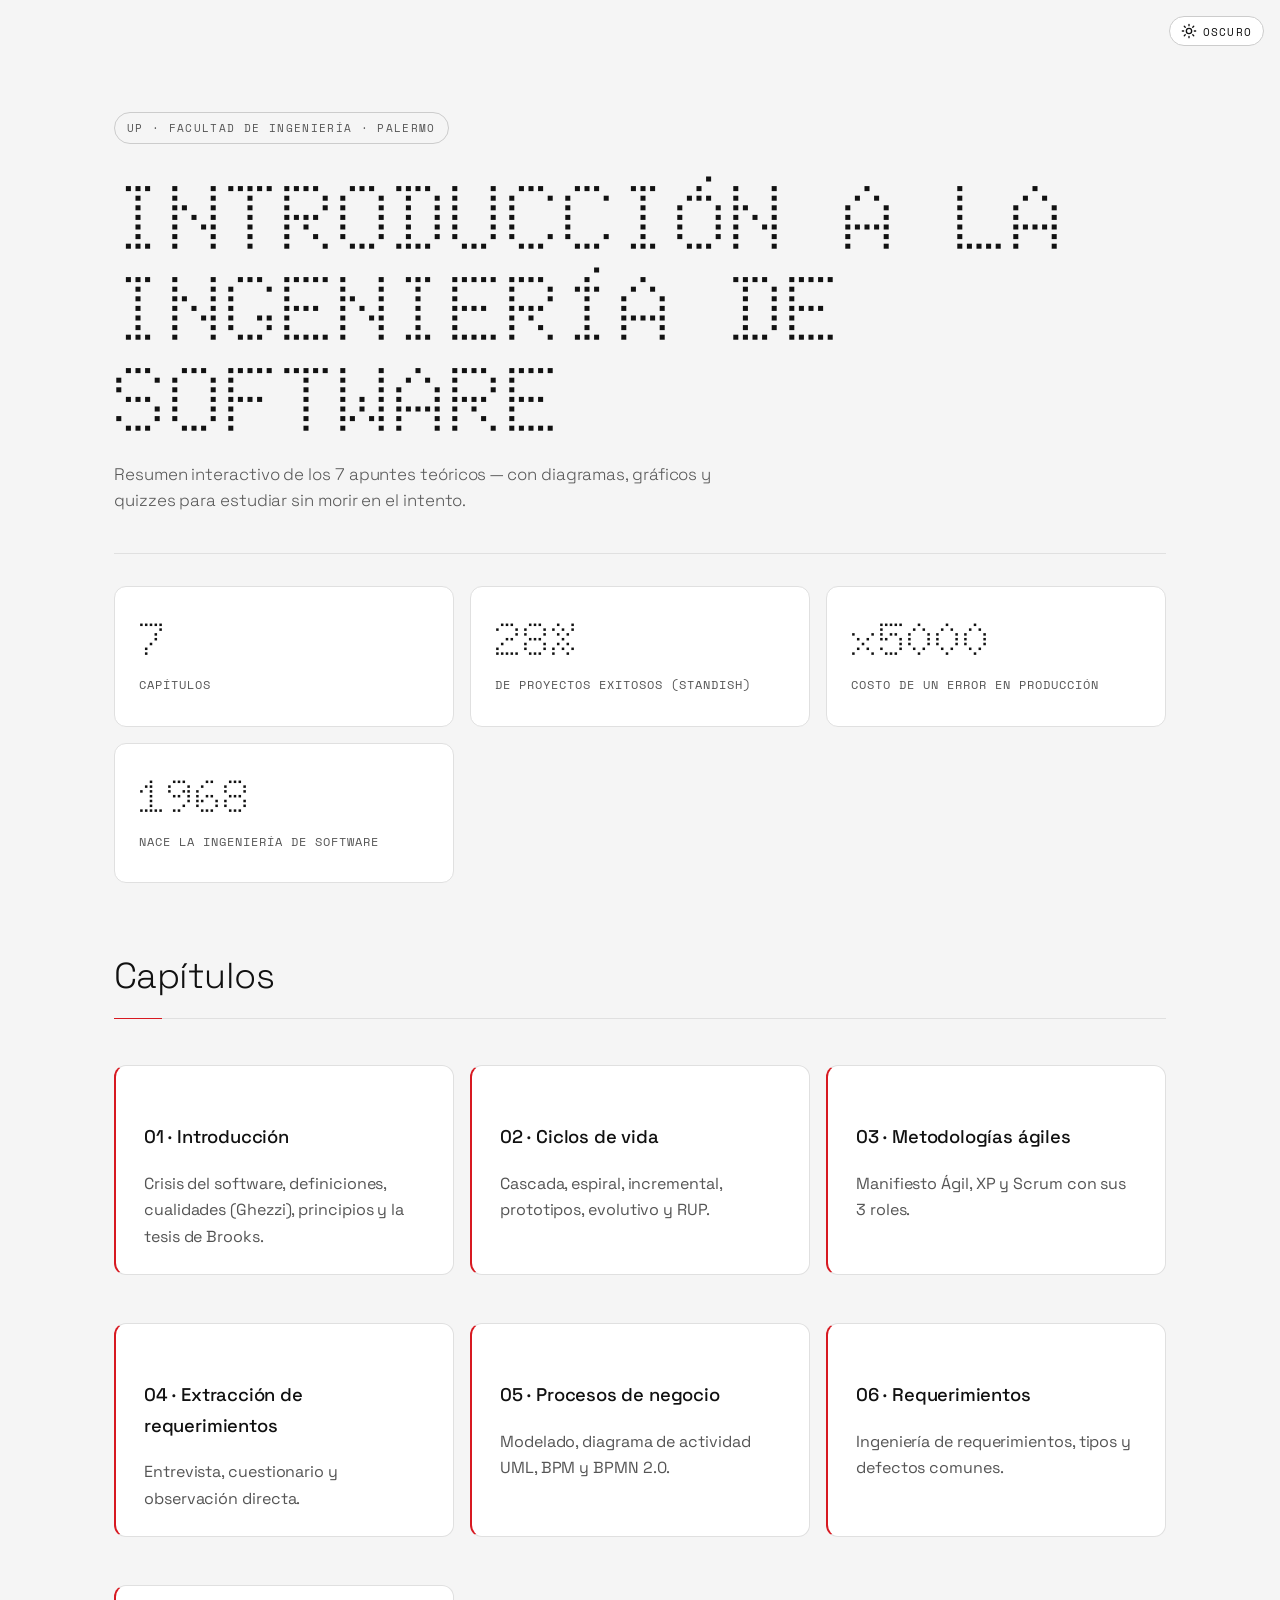
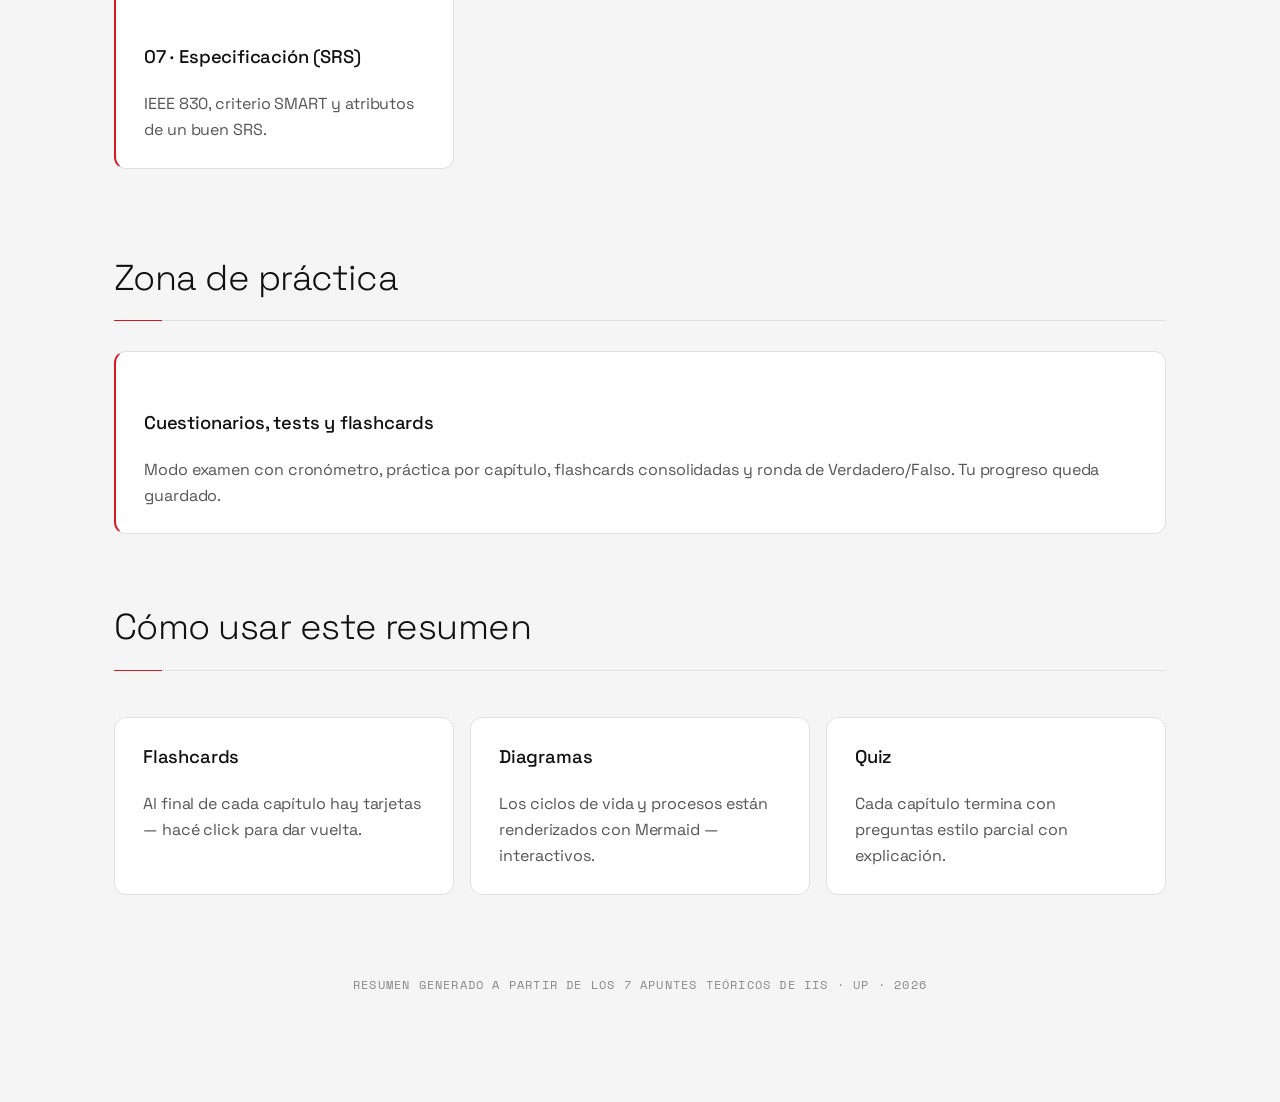
==== commit cf6d5ffc: "Flashcards desarrolladas + preguntas tipo parcial por capitulo - Flashcards reescritas con respuesta" ====
--- a/index.html
+++ b/index.html
@@ -5,6 +5,7 @@
 <meta name="viewport" content="width=device-width, initial-scale=1.0">
 <title>IIS — Resumen interactivo</title>
 <link rel="stylesheet" href="assets/style.css">
+<script src="assets/theme.js" defer></script>
 </head>
 <body>
 <div class="container">
--- a/assets/style.css
+++ b/assets/style.css
@@ -349,19 +349,38 @@
 .q .q-meta { margin-top: 0.85rem; color: var(--text-disabled); font-size: 0.75rem; text-align: right; font-family: var(--font-mono); text-transform: uppercase; letter-spacing: 0.08em; }
 
 /* ========================= FLASHCARDS ========================= */
-.flashcards { display: grid; grid-template-columns: repeat(auto-fit, minmax(220px, 1fr)); gap: 1rem; margin: 1.5rem 0; }
-.flashcard { perspective: 1000px; height: 170px; cursor: pointer; }
-.flashcard-inner { position: relative; width: 100%; height: 100%; transition: transform 0.6s; transform-style: preserve-3d; }
+.flashcards { display: grid; grid-template-columns: repeat(auto-fit, minmax(280px, 1fr)); gap: 1rem; margin: 1.5rem 0; }
+.flashcard { perspective: 1200px; min-height: 260px; cursor: pointer; }
+.flashcard-inner { position: relative; width: 100%; height: 100%; min-height: inherit; transition: transform 0.6s; transform-style: preserve-3d; }
 .flashcard.flipped .flashcard-inner { transform: rotateY(180deg); }
 .flashcard-front, .flashcard-back {
-  position: absolute; width: 100%; height: 100%;
+  position: absolute; inset: 0;
   backface-visibility: hidden;
-  border-radius: var(--radius); padding: 1rem;
-  display: flex; align-items: center; justify-content: center;
-  text-align: center; border: 1px solid var(--border);
-}
-.flashcard-front { background: var(--bg-card); color: var(--text); font-weight: 500; }
-.flashcard-back { background: var(--accent); color: #fff; transform: rotateY(180deg); font-size: 0.9rem; border-color: var(--accent); }
+  border-radius: var(--radius); padding: 1.1rem 1.2rem;
+  border: 1px solid var(--border);
+  overflow: auto;
+}
+.flashcard-front {
+  background: var(--bg-card); color: var(--text); font-weight: 600;
+  font-size: 1rem; letter-spacing: -0.01em;
+  display: flex; align-items: center; justify-content: center; text-align: center;
+}
+.flashcard-back {
+  background: var(--accent); color: #fff;
+  transform: rotateY(180deg);
+  border-color: var(--accent);
+  font-size: 0.82rem; line-height: 1.45;
+  text-align: left;
+  display: block;
+}
+.flashcard-back p { margin: 0 0 0.5rem; }
+.flashcard-back p:last-child { margin-bottom: 0; }
+.flashcard-back ul, .flashcard-back ol { margin: 0.25rem 0; padding-left: 1.1rem; }
+.flashcard-back li { margin-bottom: 0.2rem; }
+.flashcard-back strong { color: #fff; }
+.flashcard-back code { background: rgba(0,0,0,0.25); color: #fff; border-color: rgba(255,255,255,0.2); }
+.flashcard-back::-webkit-scrollbar { width: 6px; }
+.flashcard-back::-webkit-scrollbar-thumb { background: rgba(255,255,255,0.35); border-radius: 3px; }
 
 /* ========================= MERMAID / DIAGRAMS ========================= */
 .mermaid { background: var(--bg-card); border: 1px solid var(--border); border-radius: var(--radius); padding: 1.25rem; margin: 1.25rem 0; text-align: center; }
@@ -552,12 +571,160 @@
 .btn-tf.active { background: var(--accent); color: #fff; border-color: var(--accent); }
 
 /* ========================= MEDIA ========================= */
-@media (max-width: 640px) {
-  .container { padding: 1.5rem 1.1rem 4rem; }
-  .hero { padding: 2.5rem 0 2rem; }
-  h2 { margin-top: 3rem; }
-  .pager { flex-direction: column; }
-}
+@media (max-width: 720px) {
+  .container { padding: 1.25rem 1rem 4rem; }
+
+  /* Top nav: apilar breadcrumb y links, reducir padding */
+  .top-nav {
+    flex-direction: column;
+    align-items: flex-start;
+    gap: 0.5rem;
+    padding: 0.75rem 1rem;
+  }
+  .top-nav .nav-links { gap: 1rem; flex-wrap: wrap; }
+  .top-nav .crumb,
+  .top-nav .nav-links a { font-size: 0.7rem; }
+
+  /* Hero más chico y con line-height más respirado */
+  .hero { padding: 2rem 0 1.75rem; margin-bottom: 1.25rem; }
+  .hero h1 { font-size: clamp(2rem, 11vw, 3.25rem); line-height: 1; word-break: break-word; }
+  .hero p.sub { font-size: 0.95rem; }
+  .hero .chip { font-size: 0.65rem; margin-bottom: 1.25rem; letter-spacing: 0.1em; }
+
+  /* Headings */
+  h2 { margin-top: 2.5rem; font-size: 1.5rem; }
+  h3 { font-size: 1.05rem; margin-top: 1.5rem; }
+
+  /* Cards con menos padding */
+  .card { padding: 1.1rem 1.1rem; }
+  .kpi { padding: 1.25rem 1.1rem; }
+  .kpi .n { font-size: 2.25rem; }
+
+  /* Grid: una columna en pantallas chicas */
+  .grid { grid-template-columns: 1fr; gap: 0.75rem; }
+
+  /* Tablas y código scrollables horizontalmente */
+  table { display: block; overflow-x: auto; white-space: nowrap; font-size: 0.85rem; }
+  th, td { padding: 0.65rem 0.85rem; }
+  pre { font-size: 0.8rem; padding: 0.85rem 1rem; }
+
+  /* Pager en una sola columna */
+  .pager { flex-direction: column; margin-top: 2.5rem; }
+  .pager a { padding: 1rem 1.1rem; }
+  .pager a.next { text-align: left; align-items: flex-start; }
+
+  /* Exam bar en mobile: top offset menor */
+  .exam-bar { top: 0; flex-wrap: wrap; padding: 0.7rem 0.9rem; }
+  .exam-timer { font-size: 1rem; min-width: 52px; }
+  .exam-controls { gap: 0.65rem; }
+
+  /* Blockquote menos padding */
+  blockquote { padding: 0.85rem 1.1rem; font-size: 0.95rem; }
+
+  /* Flashcards: siempre una columna */
+  .flashcards { grid-template-columns: 1fr; }
+
+  /* Tabs scroll horizontal */
+  .tab-buttons { overflow-x: auto; flex-wrap: nowrap; }
+  .tab-btn { white-space: nowrap; }
+
+  /* Quiz options — padding reducido */
+  .q { padding: 1rem; }
+  .q .opt { padding: 0.6rem 0.85rem; font-size: 0.9rem; }
+
+  /* Diagramas: scroll si hace falta */
+  .diagram { padding: 1rem; overflow-x: auto; }
+}
+
+/* Prevención global de overflow horizontal */
+html, body { overflow-x: hidden; max-width: 100%; }
+img, svg, video, canvas { max-width: 100%; height: auto; }
+
+/* ========================= THEME TOGGLE ========================= */
+.theme-toggle {
+  display: inline-flex;
+  align-items: center;
+  gap: 0.4rem;
+  background: transparent;
+  border: 1px solid var(--border-strong);
+  color: var(--text);
+  padding: 0.35rem 0.7rem;
+  border-radius: 999px;
+  cursor: pointer;
+  font-family: var(--font-mono);
+  font-size: 0.7rem;
+  font-weight: 500;
+  text-transform: uppercase;
+  letter-spacing: 0.1em;
+  transition: color .15s, border-color .15s, background .15s;
+}
+.theme-toggle:hover { border-color: var(--text); color: var(--accent); }
+.theme-toggle svg { display: block; }
+
+.theme-toggle--floating {
+  position: fixed;
+  top: 1rem; right: 1rem;
+  z-index: 60;
+  background: var(--bg-card);
+}
+@media (max-width: 720px) {
+  .theme-toggle--floating { top: 0.75rem; right: 0.75rem; font-size: 0.65rem; padding: 0.3rem 0.6rem; }
+}
+
+/* ========================= LIGHT THEME ========================= */
+:root[data-theme="light"] {
+  --bg: #f5f5f5;
+  --bg-soft: #ececec;
+  --bg-card: #ffffff;
+  --muted: #f0f0f0;
+  --border: #e0e0e0;
+  --border-strong: #cccccc;
+  --text: #111111;
+  --text-dim: #555555;
+  --text-disabled: #888888;
+  --accent: #d71921;
+  --accent-2: #111111;
+  --ok: #1f8a3b;
+  --warn: #b8860b;
+  --err: #d71921;
+  --code-bg: #f0f0f0;
+}
+
+:root[data-theme="light"] .top-nav {
+  background: rgba(245,245,245,0.85);
+}
+:root[data-theme="light"] .exam-bar {
+  background: rgba(255,255,255,0.9);
+}
+:root[data-theme="light"] .flashcard-back {
+  color: #fff;
+}
+:root[data-theme="light"] code {
+  background: var(--code-bg);
+  color: #b3121a;
+  border-color: var(--border);
+}
+:root[data-theme="light"] .q .opt.correct {
+  background: rgba(31,138,59,0.12);
+  color: #1f8a3b;
+}
+:root[data-theme="light"] .q .opt.wrong {
+  background: rgba(215,25,33,0.12);
+  color: #b3121a;
+}
+:root[data-theme="light"] ::selection {
+  background: var(--accent); color: #fff;
+}
+:root[data-theme="light"] .btn-primary { color: #fff; background: #111; border-color: #111; }
+:root[data-theme="light"] .btn-primary:hover { background: var(--accent); border-color: var(--accent); color: #fff; }
+
+/* Diagramas SVG que usan blancos/fills oscuros no se leen bien en claro —
+   suavizar con un leve fondo oscuro de tarjeta para mantener contraste */
+:root[data-theme="light"] .diagram { background: #0d1117; }
+:root[data-theme="light"] .diagram figcaption { color: #8b949e; }
+:root[data-theme="light"] .diagram.diagram-light { background: #f8fafc; }
+:root[data-theme="light"] .diagram.diagram-light figcaption { color: #475569; }
+:root[data-theme="light"] .mermaid { background: #0d1117; }
 
 /* ========================= SELECTION ========================= */
 ::selection { background: var(--accent); color: #fff; }
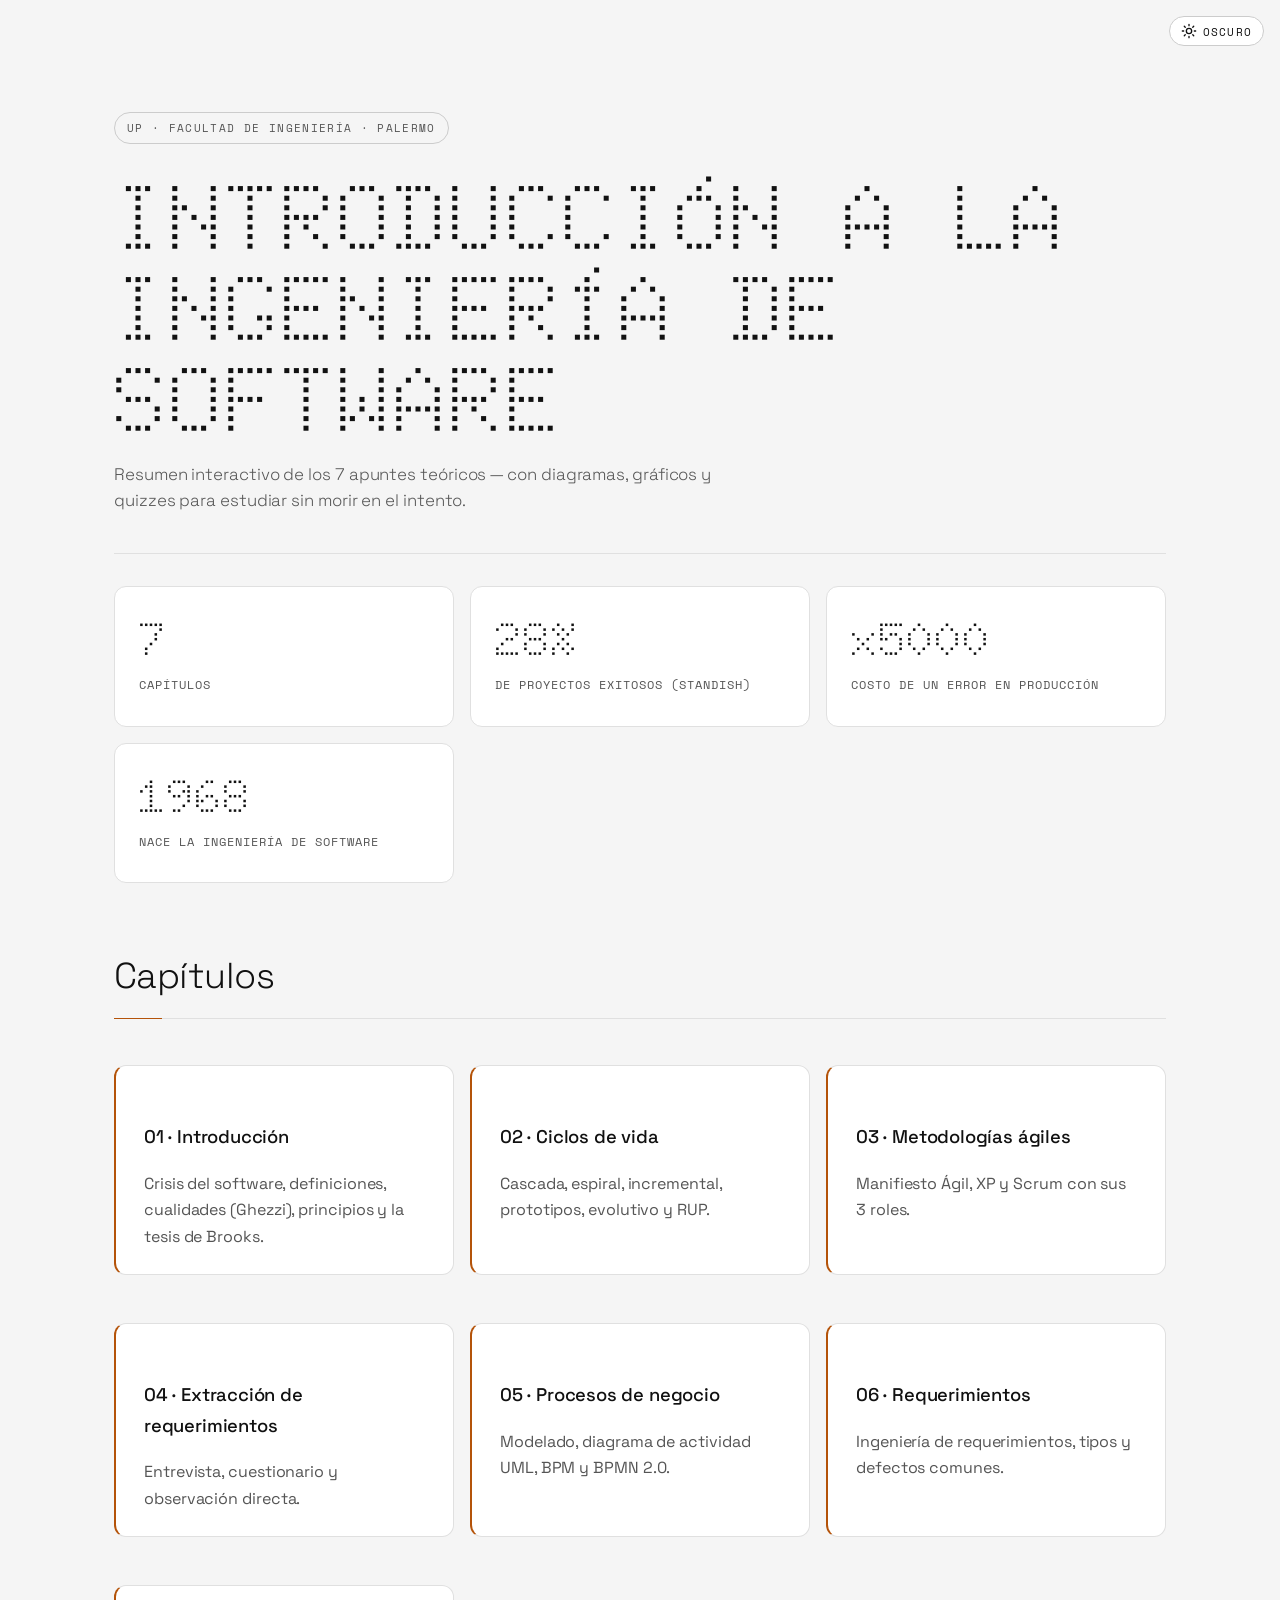
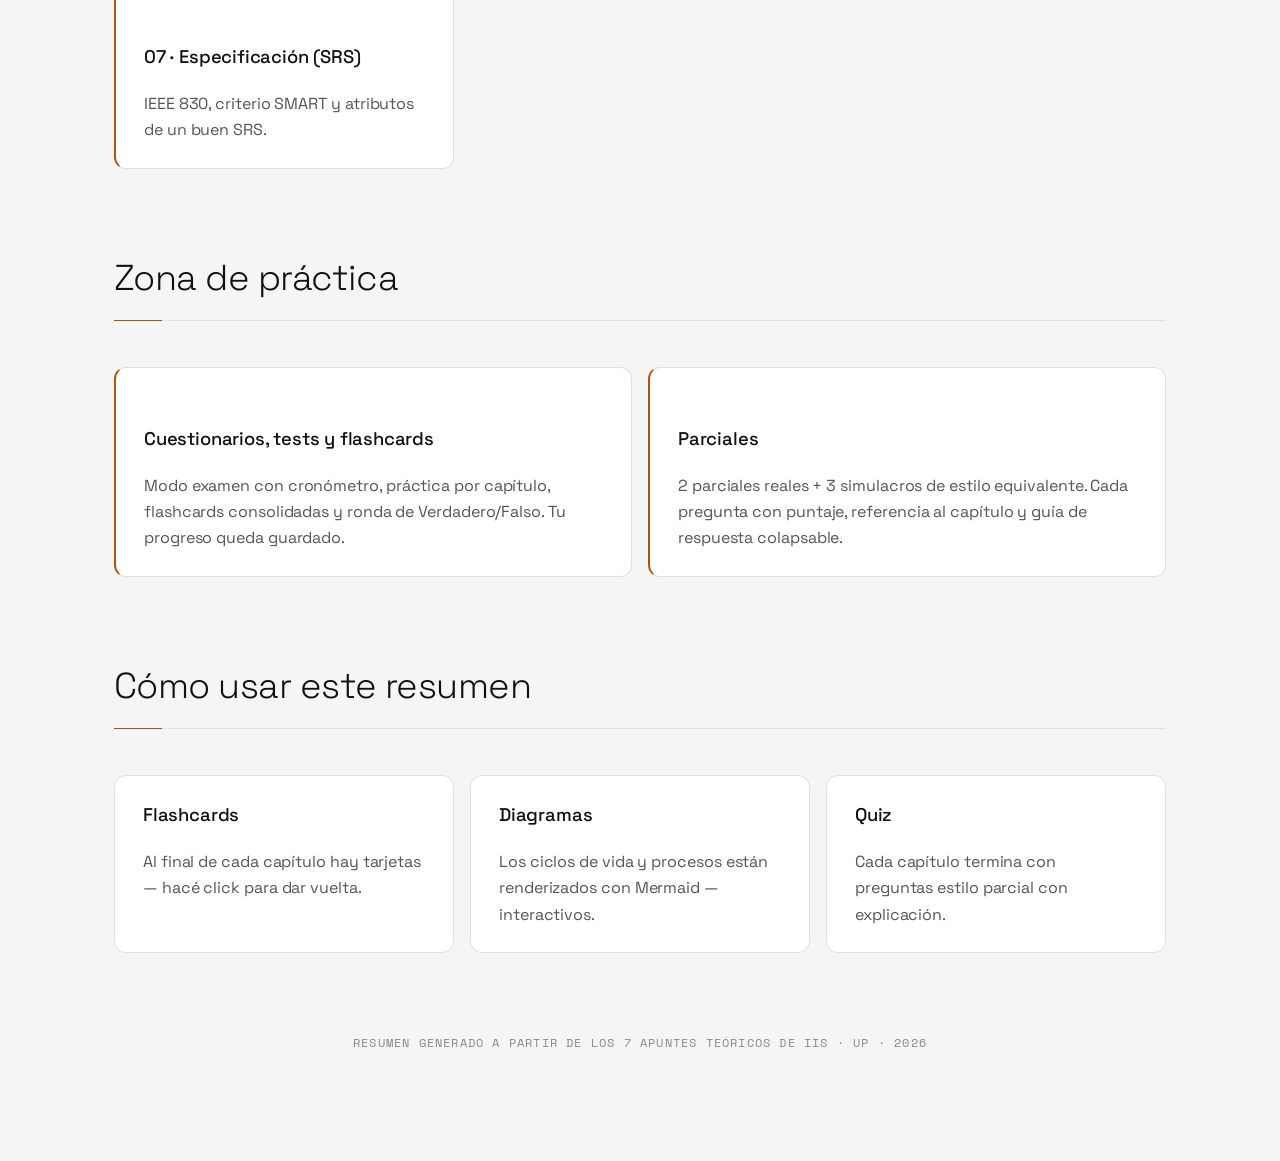
==== commit 3394cdd8: "Agrega sección de parciales y fix errores Mermaid - Nueva página parciales.html: 2 parciales reales " ====
--- a/index.html
+++ b/index.html
@@ -55,10 +55,16 @@
   </div>
 
   <h2>Zona de práctica</h2>
-  <a href="practica.html" class="card accent" style="display:block">
-    <h3>Cuestionarios, tests y flashcards</h3>
-    <p style="margin:0;color:var(--text-dim)">Modo examen con cronómetro, práctica por capítulo, flashcards consolidadas y ronda de Verdadero/Falso. Tu progreso queda guardado.</p>
-  </a>
+  <div class="grid">
+    <a href="practica.html" class="card accent">
+      <h3>Cuestionarios, tests y flashcards</h3>
+      <p style="margin:0;color:var(--text-dim)">Modo examen con cronómetro, práctica por capítulo, flashcards consolidadas y ronda de Verdadero/Falso. Tu progreso queda guardado.</p>
+    </a>
+    <a href="parciales.html" class="card accent">
+      <h3>Parciales</h3>
+      <p style="margin:0;color:var(--text-dim)">2 parciales reales + 3 simulacros de estilo equivalente. Cada pregunta con puntaje, referencia al capítulo y guía de respuesta colapsable.</p>
+    </a>
+  </div>
 
   <h2>Cómo usar este resumen</h2>
   <div class="grid">
--- a/assets/style.css
+++ b/assets/style.css
@@ -16,11 +16,11 @@
   --text: #ffffff;
   --text-dim: #999999;
   --text-disabled: #666666;
-  --accent: #d71921;
+  --accent: #f59e0b;
   --accent-2: #ffffff;
   --ok: #4a9e5c;
   --warn: #d2a915;
-  --err: #d71921;
+  --err: #ef4444;
   --success: #00c758;
   --code-bg: #0a0a0a;
   --radius: 12px;
@@ -61,7 +61,10 @@
   display: flex; gap: 1rem; align-items: center; justify-content: space-between;
   font-size: 0.85rem;
   font-family: var(--font-mono);
-}
+  transition: transform 0.25s ease;
+  will-change: transform;
+}
+.top-nav.nav-hidden { transform: translateY(-105%); }
 .top-nav a { text-decoration: none; }
 .top-nav .crumb { color: var(--text-dim); text-transform: uppercase; letter-spacing: 0.08em; font-size: 0.75rem; }
 .top-nav .crumb strong { color: var(--text); font-weight: 700; }
@@ -366,30 +369,149 @@
   display: flex; align-items: center; justify-content: center; text-align: center;
 }
 .flashcard-back {
-  background: var(--accent); color: #fff;
+  background: var(--bg-soft); color: var(--text);
   transform: rotateY(180deg);
-  border-color: var(--accent);
-  font-size: 0.82rem; line-height: 1.45;
+  border-color: var(--border-strong);
+  border-left: 3px solid var(--accent);
+  font-size: 0.9rem; line-height: 1.55;
   text-align: left;
   display: block;
 }
-.flashcard-back p { margin: 0 0 0.5rem; }
+.flashcard-back p { margin: 0 0 0.55rem; color: var(--text); }
 .flashcard-back p:last-child { margin-bottom: 0; }
 .flashcard-back ul, .flashcard-back ol { margin: 0.25rem 0; padding-left: 1.1rem; }
-.flashcard-back li { margin-bottom: 0.2rem; }
-.flashcard-back strong { color: #fff; }
-.flashcard-back code { background: rgba(0,0,0,0.25); color: #fff; border-color: rgba(255,255,255,0.2); }
+.flashcard-back li { margin-bottom: 0.25rem; color: var(--text); }
+.flashcard-back li::marker { color: var(--accent); }
+.flashcard-back strong { color: var(--accent); font-weight: 600; }
+.flashcard-back em { color: var(--text-dim); font-style: italic; }
+.flashcard-back code { background: var(--code-bg); color: var(--accent); border-color: var(--border); }
 .flashcard-back::-webkit-scrollbar { width: 6px; }
-.flashcard-back::-webkit-scrollbar-thumb { background: rgba(255,255,255,0.35); border-radius: 3px; }
+.flashcard-back::-webkit-scrollbar-thumb { background: var(--border-strong); border-radius: 3px; }
 
 /* ========================= MERMAID / DIAGRAMS ========================= */
-.mermaid { background: var(--bg-card); border: 1px solid var(--border); border-radius: var(--radius); padding: 1.25rem; margin: 1.25rem 0; text-align: center; }
-.diagram { background: var(--bg-card); border: 1px solid var(--border); border-radius: var(--radius); padding: 1.5rem; margin: 1.5rem 0; text-align: center; }
+.mermaid { background: var(--bg-card); border: 1px solid var(--border); border-radius: var(--radius); padding: 1.25rem; margin: 1.25rem 0; text-align: center; position: relative; cursor: zoom-in; }
+.diagram { background: var(--bg-card); border: 1px solid var(--border); border-radius: var(--radius); padding: 1.5rem; margin: 1.5rem 0; text-align: center; position: relative; cursor: zoom-in; }
 .diagram svg { width: 100%; height: auto; max-width: 100%; display: block; margin: 0 auto; }
 .diagram figcaption { color: var(--text-dim); font-size: 0.8rem; margin-top: 0.85rem; font-family: var(--font-mono); text-transform: uppercase; letter-spacing: 0.08em; }
 .diagram.diagram-light { background: #f8fafc; }
 .diagram.diagram-light figcaption { color: #475569; }
 .diagram img { width: 100%; height: auto; max-width: 100%; display: block; margin: 0 auto; }
+
+.zoom-hint {
+  position: absolute;
+  top: 0.6rem;
+  right: 0.6rem;
+  width: 32px;
+  height: 32px;
+  display: flex;
+  align-items: center;
+  justify-content: center;
+  background: var(--bg);
+  border: 1px solid var(--border-strong);
+  border-radius: var(--radius-sm);
+  color: var(--text-dim);
+  pointer-events: none;
+  opacity: 0.85;
+  z-index: 2;
+}
+.zoom-hint svg { display: block; width: 16px; height: 16px; }
+.diagram:hover .zoom-hint,
+.mermaid:hover .zoom-hint { color: var(--accent); border-color: var(--accent); opacity: 1; }
+
+/* ========================= ZOOM OVERLAY ========================= */
+.zoom-overlay {
+  position: fixed;
+  inset: 0;
+  z-index: 1000;
+  background: rgba(0,0,0,0.92);
+  backdrop-filter: blur(6px);
+  -webkit-backdrop-filter: blur(6px);
+  display: flex;
+  flex-direction: column;
+  animation: fadeIn 0.2s;
+}
+:root[data-theme="light"] .zoom-overlay { background: rgba(20,20,20,0.92); }
+.zoom-overlay[hidden] { display: none; }
+.zoom-controls {
+  position: sticky;
+  top: 0;
+  display: flex;
+  justify-content: center;
+  gap: 0.5rem;
+  padding: 0.75rem 1rem;
+  background: transparent;
+  z-index: 2;
+}
+.zoom-btn {
+  background: rgba(17,17,17,0.85);
+  border: 1px solid var(--border-strong);
+  color: #fff;
+  width: 42px;
+  height: 42px;
+  border-radius: var(--radius-sm);
+  cursor: pointer;
+  font-family: var(--font-mono);
+  font-size: 1.2rem;
+  line-height: 1;
+  display: flex;
+  align-items: center;
+  justify-content: center;
+  transition: border-color 0.15s, color 0.15s;
+  -webkit-tap-highlight-color: transparent;
+}
+.zoom-btn:hover,
+.zoom-btn:focus-visible { border-color: var(--accent); color: var(--accent); outline: none; }
+.zoom-viewport {
+  flex: 1;
+  overflow: auto;
+  display: flex;
+  align-items: flex-start;
+  justify-content: center;
+  padding: 1rem;
+  -webkit-overflow-scrolling: touch;
+  touch-action: pan-x pan-y pinch-zoom;
+}
+.zoom-content {
+  transform-origin: top center;
+  transition: transform 0.15s ease;
+  background: var(--bg-card);
+  border: 1px solid var(--border);
+  border-radius: var(--radius);
+  padding: 1.25rem;
+  max-width: none;
+  margin: auto;
+}
+.zoom-content > svg,
+.zoom-content > img,
+.zoom-content svg,
+.zoom-content img {
+  display: block;
+  margin: 0 auto;
+  max-width: none !important;
+  width: min(1400px, calc(92vw * var(--zoom, 1)));
+  height: auto;
+}
+.zoom-content figcaption {
+  color: var(--text-dim);
+  font-size: 0.8rem;
+  margin-top: 0.85rem;
+  font-family: var(--font-mono);
+  text-transform: uppercase;
+  letter-spacing: 0.08em;
+  text-align: center;
+}
+body.zoom-open { overflow: hidden; }
+@media (max-width: 720px) {
+  .zoom-hint { width: 28px; height: 28px; top: 0.4rem; right: 0.4rem; }
+  .zoom-hint svg { width: 14px; height: 14px; }
+  .zoom-content { padding: 0.75rem; }
+  .zoom-content > svg,
+  .zoom-content > img,
+  .zoom-content svg,
+  .zoom-content img {
+    width: min(1400px, calc(180vw * var(--zoom, 1)));
+  }
+}
 
 /* ========================= TIMELINE ========================= */
 .timeline { position: relative; padding-left: 2rem; margin: 1.5rem 0; }
@@ -410,8 +532,9 @@
 }
 
 /* ========================= CHART ========================= */
-.chart-box { background: var(--bg-card); border: 1px solid var(--border); border-radius: var(--radius); padding: 1.5rem; margin: 1.5rem 0; }
+.chart-box { background: var(--bg-card); border: 1px solid var(--border); border-radius: var(--radius); padding: 1.5rem; margin: 1.5rem 0; position: relative; cursor: zoom-in; }
 .chart-box h4 { margin: 0 0 1rem; color: var(--text); font-weight: 500; }
+.chart-box:hover .zoom-hint { color: var(--accent); border-color: var(--accent); opacity: 1; }
 
 /* ========================= KEYPOINTS ========================= */
 .keypoints {
@@ -682,11 +805,11 @@
   --text: #111111;
   --text-dim: #555555;
   --text-disabled: #888888;
-  --accent: #d71921;
+  --accent: #b45309;
   --accent-2: #111111;
   --ok: #1f8a3b;
   --warn: #b8860b;
-  --err: #d71921;
+  --err: #b91c1c;
   --code-bg: #f0f0f0;
 }
 
@@ -697,11 +820,16 @@
   background: rgba(255,255,255,0.9);
 }
 :root[data-theme="light"] .flashcard-back {
-  color: #fff;
-}
+  background: #fff7ed;
+  color: var(--text);
+  border-color: #fed7aa;
+  border-left-color: var(--accent);
+}
+:root[data-theme="light"] .flashcard-back strong { color: var(--accent); }
+:root[data-theme="light"] .flashcard-back em { color: var(--text-dim); }
 :root[data-theme="light"] code {
   background: var(--code-bg);
-  color: #b3121a;
+  color: #b45309;
   border-color: var(--border);
 }
 :root[data-theme="light"] .q .opt.correct {
@@ -709,8 +837,8 @@
   color: #1f8a3b;
 }
 :root[data-theme="light"] .q .opt.wrong {
-  background: rgba(215,25,33,0.12);
-  color: #b3121a;
+  background: rgba(185,28,28,0.12);
+  color: #b91c1c;
 }
 :root[data-theme="light"] ::selection {
   background: var(--accent); color: #fff;
